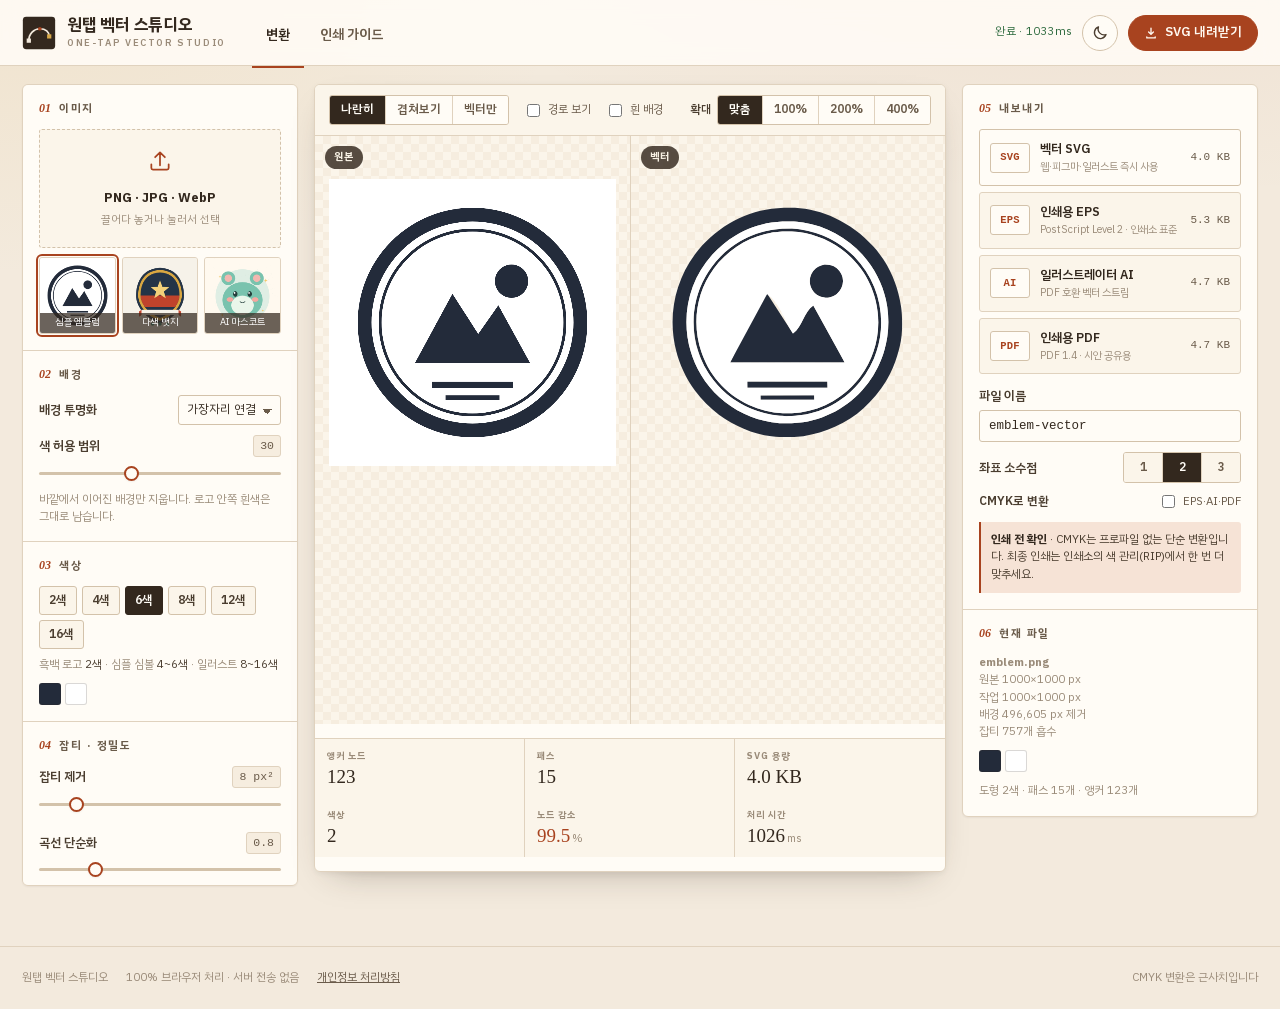
==== index.html @ 35d9eb22 "Deploy ai-vector-studio static web app (production files only)" ====
<!DOCTYPE html>
<html lang="ko" data-theme="light">
<head>
<meta charset="utf-8" />
<meta name="viewport" content="width=device-width, initial-scale=1, viewport-fit=cover" />
<title>원탭 벡터 스튜디오 — AI 이미지를 인쇄용 SVG·EPS·AI로</title>
<meta name="description" content="ChatGPT·미드저니로 만든 로고·일러스트 PNG/JPG를 초정밀 벡터(SVG·EPS·PDF/AI)로 변환합니다. 배경 투명화, 색상 양자화, 베지어 곡선 피팅, 용량 최적화까지 브라우저에서 무료로." />
<meta name="theme-color" content="#F3EADD" />
<meta name="color-scheme" content="light dark" />
<meta property="og:title" content="원탭 벡터 스튜디오" />
<meta property="og:description" content="AI가 만든 로고를 인쇄용 벡터로. 클릭 몇 번이면 SVG·EPS·AI 완성." />
<meta property="og:type" content="website" />
<link rel="icon" href="favicon.svg" type="image/svg+xml" />
<link rel="stylesheet" href="tokens.css" />
<link rel="stylesheet" href="styles.css" />
</head>
<body>
<a class="skip" href="#main">본문으로 바로가기</a>

<header class="topbar">
  <div class="bar-in">
    <a class="brand" href="#main" aria-label="원탭 벡터 스튜디오 홈">
      <svg width="34" height="34" viewBox="0 0 40 40" aria-hidden="true">
        <rect x="1" y="1" width="38" height="38" rx="4" fill="#33281E"/>
        <path d="M8 29c0-8 6-14 13-14s11 4 11 9" fill="none" stroke="#F3EADD" stroke-width="2" stroke-linecap="round"/>
        <rect x="5.5" y="26.5" width="5" height="5" fill="#F3EADD"/>
        <rect x="29.5" y="21.5" width="5" height="5" fill="#D6A84A"/>
        <circle cx="21" cy="15" r="2.2" fill="#A8431F"/>
      </svg>
      <span class="brand-t">
        <strong>원탭 벡터 스튜디오</strong>
        <em>ONE-TAP VECTOR STUDIO</em>
      </span>
    </a>

    <nav class="tabs" role="tablist" aria-label="화면">
      <button class="tab is-on" role="tab" aria-selected="true" aria-controls="view-studio" data-tab="studio">변환</button>
      <button class="tab" role="tab" aria-selected="false" aria-controls="view-guide" data-tab="guide">인쇄 가이드</button>
    </nav>

    <div class="bar-actions">
      <span class="status" id="runState" aria-live="polite">대기</span>
      <button class="icon-btn" id="themeBtn" type="button" aria-label="다크 모드로 전환" title="라이트/다크">
        <svg width="17" height="17" viewBox="0 0 20 20" aria-hidden="true"><path d="M16.5 12.4A7 7 0 0 1 7.6 3.5a7 7 0 1 0 8.9 8.9z" fill="none" stroke="currentColor" stroke-width="1.6" stroke-linejoin="round"/></svg>
      </button>
      <button class="btn btn-primary" id="quickSvg" type="button">
        <svg width="14" height="14" viewBox="0 0 20 20" aria-hidden="true"><path d="M10 3v9m0 0l-3.4-3.4M10 12l3.4-3.4M4 15.6V17h12v-1.4" fill="none" stroke="currentColor" stroke-width="1.9" stroke-linecap="round" stroke-linejoin="round"/></svg>
        <span class="lbl">SVG 내려받기</span>
      </button>
    </div>
  </div>
</header>

<main id="main">

<!-- ══ 변환 ══════════════════════════════════════════════ -->
<section class="view is-on" id="view-studio" role="tabpanel" aria-label="변환 작업대">
  <div class="studio">

    <!-- 좌: 설정 -->
    <aside class="panel panel-in" aria-label="변환 설정">

      <section class="blk">
        <h2><span>01</span>이미지</h2>
        <div class="drop" id="drop" role="button" tabindex="0" aria-label="이미지 파일 선택">
          <svg width="26" height="26" viewBox="0 0 24 24" aria-hidden="true"><path d="M12 16V4m0 0L7.5 8.5M12 4l4.5 4.5" fill="none" stroke="currentColor" stroke-width="1.6" stroke-linecap="round" stroke-linejoin="round"/><path d="M4 15v3.5A1.5 1.5 0 0 0 5.5 20h13a1.5 1.5 0 0 0 1.5-1.5V15" fill="none" stroke="currentColor" stroke-width="1.6" stroke-linecap="round"/></svg>
          <strong>PNG · JPG · WebP</strong>
          <small>끌어다 놓거나 눌러서 선택</small>
        </div>
        <input type="file" id="fileInput" accept="image/png,image/jpeg,image/webp,image/gif,image/bmp" hidden />
        <div class="samples" id="samples" role="group" aria-label="내장 샘플"></div>
      </section>

      <section class="blk">
        <h2><span>02</span>배경</h2>
        <div class="row">
          <span class="lab">배경 투명화</span>
          <select id="bgMode" aria-label="배경 투명화 방식">
            <option value="edges">가장자리 연결</option>
            <option value="corners">네 모서리</option>
            <option value="none">사용 안 함</option>
          </select>
        </div>
        <div class="row"><span class="lab">색 허용 범위</span><span class="val" id="bgTolVal">30</span></div>
        <input type="range" id="bgTol" min="0" max="80" step="2" value="30" aria-label="배경 색 허용 범위" />
        <p class="hint">바깥에서 이어진 배경만 지웁니다. 로고 안쪽 흰색은 그대로 남습니다.</p>
      </section>

      <section class="blk">
        <h2><span>03</span>색상</h2>
        <div class="chips" id="colorChips" role="group" aria-label="색상 수 프리셋">
          <button class="chip" data-colors="2">2색</button>
          <button class="chip" data-colors="4">4색</button>
          <button class="chip is-on" data-colors="6">6색</button>
          <button class="chip" data-colors="8">8색</button>
          <button class="chip" data-colors="12">12색</button>
          <button class="chip" data-colors="16">16색</button>
        </div>
        <p class="hint" style="margin-top:7px">흑백 로고 <em>2색</em> · 심플 심볼 <em>4~6색</em> · 일러스트 <em>8~16색</em></p>
        <div class="swatches" id="palette" aria-label="추출된 팔레트"></div>
      </section>

      <section class="blk">
        <h2><span>04</span>잡티 · 정밀도</h2>
        <div class="row"><span class="lab">잡티 제거</span><span class="val" id="minAreaVal">8 px²</span></div>
        <input type="range" id="minArea" min="0" max="60" step="1" value="8" aria-label="잡티 최소 면적" />
        <div class="row"><span class="lab">곡선 단순화</span><span class="val" id="simplifyVal">0.8</span></div>
        <input type="range" id="simplify" min="0.2" max="3" step="0.1" value="0.8" aria-label="단순화 강도" />
        <p class="hint" id="simplifyHint">왼쪽은 초정밀, 오른쪽은 가벼움.</p>
        <div class="row">
          <span class="lab">작업 해상도</span>
          <select id="maxSide" aria-label="작업 해상도">
            <option value="1600">1600 px</option>
            <option value="1200" selected>1200 px</option>
            <option value="900">900 px</option>
            <option value="700">700 px</option>
          </select>
        </div>
      </section>
    </aside>

    <!-- 중앙: 비교 -->
    <section class="stage" aria-label="원본과 벡터 비교">
      <div class="progress" id="progress"></div>
      <div class="stage-bar">
        <div class="seg-sm" id="viewMode" role="group" aria-label="보기 방식">
          <button data-mode="side" class="is-on">나란히</button>
          <button data-mode="overlay">겹쳐보기</button>
          <button data-mode="vector">벡터만</button>
        </div>
        <label class="toggle"><input type="checkbox" id="showPaths" /> 경로 보기</label>
        <label class="toggle"><input type="checkbox" id="plainBg" /> 흰 배경</label>
        <div class="zoom" role="group" aria-label="확대">
          <span class="lab">확대</span>
          <div class="seg-sm" id="zoomBtns">
            <button data-zoom="fit" class="is-on">맞춤</button>
            <button data-zoom="1">100%</button>
            <button data-zoom="2">200%</button>
            <button data-zoom="4">400%</button>
          </div>
        </div>
      </div>

      <div class="compare" id="compare">
        <div class="pane" id="paneOrig">
          <span class="pane-tag">원본</span>
          <div class="zoombox" id="zoomOrig"><canvas id="origCanvas"></canvas><div class="overlay" id="overlayLayer"></div></div>
        </div>
        <div class="pane" id="paneVec">
          <span class="pane-tag">벡터</span>
          <div class="zoombox" id="zoomVec"><div id="vecHolder"></div></div>
        </div>
        <div class="empty" id="emptyState">
          <div>
            <h3>이미지를 놓아 주세요</h3>
            <p>AI로 만든 로고나 일러스트를 넣으면, 오른쪽에 같은 그림의 벡터가 그 자리에서 만들어집니다.</p>
          </div>
        </div>
      </div>

      <dl class="stats" id="stats">
        <div class="stat"><dt>앵커 노드</dt><dd id="stAnchors">–</dd></div>
        <div class="stat"><dt>패스</dt><dd id="stPaths">–</dd></div>
        <div class="stat"><dt>SVG 용량</dt><dd id="stSize">–</dd></div>
        <div class="stat"><dt>색상</dt><dd id="stColors">–</dd></div>
        <div class="stat is-accent"><dt>노드 감소</dt><dd id="stReduction">–</dd></div>
        <div class="stat"><dt>처리 시간</dt><dd id="stTime">–</dd></div>
      </dl>
    </section>

    <!-- 우: 내보내기 -->
    <aside class="panel panel-out" aria-label="내보내기">
      <section class="blk">
        <h2><span>05</span>내보내기</h2>
        <div class="fmts" id="fmts">
          <button class="fmt is-primary" data-fmt="svg" type="button">
            <span class="tag">SVG</span>
            <span class="m"><b>벡터 SVG</b><span>웹·피그마·일러스트 즉시 사용</span></span>
            <span class="sz" data-size="svg">–</span>
          </button>
          <button class="fmt" data-fmt="eps" type="button">
            <span class="tag">EPS</span>
            <span class="m"><b>인쇄용 EPS</b><span>PostScript Level 2 · 인쇄소 표준</span></span>
            <span class="sz" data-size="eps">–</span>
          </button>
          <button class="fmt" data-fmt="ai" type="button">
            <span class="tag">AI</span>
            <span class="m"><b>일러스트레이터 AI</b><span>PDF 호환 벡터 스트림</span></span>
            <span class="sz" data-size="ai">–</span>
          </button>
          <button class="fmt" data-fmt="pdf" type="button">
            <span class="tag">PDF</span>
            <span class="m"><b>인쇄용 PDF</b><span>PDF 1.4 · 시안 공유용</span></span>
            <span class="sz" data-size="pdf">–</span>
          </button>
        </div>

        <div class="row" style="margin-top:12px"><span class="lab">파일 이름</span></div>
        <input type="text" id="fileName" value="my-logo" spellcheck="false" aria-label="파일 이름" />

        <div class="row">
          <span class="lab">좌표 소수점</span>
          <div class="seg" id="digitSeg" style="width:118px">
            <button data-digits="1">1</button>
            <button data-digits="2" class="is-on">2</button>
            <button data-digits="3">3</button>
          </div>
        </div>
        <div class="opt-row">
          <span class="lab">CMYK로 변환</span>
          <label class="toggle"><input type="checkbox" id="cmyk" /> EPS·AI·PDF</label>
        </div>
        <p class="note"><b>인쇄 전 확인</b> · CMYK는 프로파일 없는 단순 변환입니다. 최종 인쇄는 인쇄소의 색 관리(RIP)에서 한 번 더 맞추세요.</p>
      </section>

      <section class="blk">
        <h2><span>06</span>현재 파일</h2>
        <div id="fileInfo" class="hint">아직 이미지가 없습니다.</div>
        <div class="swatches" id="palette2" style="margin-top:10px"></div>
        <p class="hint" style="margin-top:10px" id="bgInfo"></p>
      </section>
    </aside>
  </div>
</section>

<!-- ══ 가이드 ═══════════════════════════════════════════ -->
<section class="view" id="view-guide" role="tabpanel" aria-label="인쇄 가이드">
  <article class="guide">
    <header class="guide-head">
      <div class="kick">PRINT GUIDE</div>
      <h1>AI 이미지를 인쇄소에 넘기기 전에</h1>
      <p>화면에서 예쁘게 보이는 PNG와, 인쇄기가 300dpi로 찍어내는 벡터는 다릅니다. 이 도구가 무엇을 만들어 주고, 무엇은 인쇄소에서 마무리해야 하는지 정리했습니다.</p>
    </header>

    <h2>1 · 이 도구가 하는 일</h2>
    <p>래스터(PNG·JPG)를 <b>색 영역별 윤곽선</b>으로 바꾸고, 그 윤곽선을 <b>3차 베지어 곡선</b>으로 다시 그립니다. 결과는 픽셀이 아니라 수학이라, 명함이든 현수막이든 확대해도 계단이 생기지 않습니다.</p>
    <table class="tbl">
      <thead><tr><th>단계</th><th>내용</th></tr></thead>
      <tbody>
        <tr><td>배경</td><td>바깥에서 이어진 배경색만 투명으로. 안쪽 흰색은 보존.</td></tr>
        <tr><td>색상</td><td>Median-Cut + K-means로 팔레트를 뽑고 픽셀을 배정.</td></tr>
        <tr><td>잡티</td><td>지정 면적보다 작은 색 섬을 주변색에 흡수.</td></tr>
        <tr><td>윤곽</td><td>안티에일리어싱 혼합비를 이용한 서브픽셀 등고선.</td></tr>
        <tr><td>곡선</td><td>코너는 꺾고, 곡선 구간은 최소제곱 베지어로 피팅.</td></tr>
        <tr><td>정리</td><td>Douglas–Peucker 단순화 + 좌표 반올림 + 색상별 패스 병합.</td></tr>
      </tbody>
    </table>

    <h2>2 · 포맷별 차이</h2>
    <table class="tbl">
      <thead><tr><th>포맷</th><th>쓰는 곳</th></tr></thead>
      <tbody>
        <tr><td>SVG</td><td>웹, 피그마, 일러스트레이터, 커팅기(레이저·플로터). 외부 참조 없는 단일 파일.</td></tr>
        <tr><td>EPS</td><td>인쇄소가 가장 편하게 받는 벡터. PostScript Level 2, BoundingBox 포함.</td></tr>
        <tr><td>AI</td><td>Adobe Illustrator에서 여는 파일. <b>PDF 호환 벡터 스트림</b> 방식이라 일러스트레이터에서 그대로 열리고 편집됩니다.</td></tr>
        <tr><td>PDF</td><td>시안 공유·교정용. PDF 1.4, 텍스트 없이 순수 벡터만.</td></tr>
      </tbody>
    </table>
    <p class="hint">AI 파일은 별도 전용 포맷이 아니라, 일러스트레이터가 읽을 수 있는 PDF 벡터 스트림을 <code>.ai</code> 확장자로 저장한 것입니다. 일러스트레이터에서 열면 일반 벡터 오브젝트로 인식됩니다.</p>

    <h2>3 · 좋은 결과를 얻는 순서</h2>
    <ol>
      <li><b>원본은 크게</b> — 1000px 이상으로 넣을수록 윤곽이 정확합니다. 작은 원본은 확대하지 말고 다시 생성하세요.</li>
      <li><b>색상 수를 줄여서 시작</b> — 로고라면 2~4색. 색이 많을수록 파일이 커지고 미세 잡티도 늘어납니다.</li>
      <li><b>배경을 먼저 지우기</b> — 배경이 남아 있으면 그 사각형까지 하나의 도형이 되어 용량을 잡아먹습니다.</li>
      <li><b>잡티를 올려서 정리</b> — JPEG 압축 잡티가 많다면 10~20px²까지 올려 보세요.</li>
      <li><b>곡선 단순화는 마지막에</b> — 200%로 확대해 원본과 비교하며, 눈에 띄지 않는 가장 큰 값에서 멈춥니다.</li>
    </ol>

    <h2>4 · 인쇄 전 체크리스트</h2>
    <ul>
      <li><b>CMYK</b> — 화면의 RGB 빨강은 인쇄에서 탁해집니다. 이 도구의 CMYK 변환은 근사치이므로, 최종 색은 인쇄소 색 관리에서 확인하세요.</li>
      <li><b>최소 선 굵기</b> — 0.25pt 이하 얇은 선은 인쇄에서 사라질 수 있습니다.</li>
      <li><b>여백</b> — 재단선 기준 3mm 이상 안쪽으로.</li>
      <li><b>검정</b> — 큰 면적은 K100, 작은 글자는 K100이 안전합니다. 4색 검정은 번짐 위험.</li>
      <li><b>투명도</b> — 이 도구는 반투명을 쓰지 않고 색을 나눠 칠합니다. RIP에서 투명도 평탄화 문제가 생기지 않습니다.</li>
    </ul>

    <h2>5 · 이런 경우엔 결과가 다릅니다</h2>
    <ul>
      <li><b>사진</b> — 사진은 벡터화해도 사진처럼 보이지 않습니다. 색면 일러스트로 바뀝니다.</li>
      <li><b>그라데이션</b> — 색 단계로 근사합니다. 부드러운 그라데이션은 띠가 보일 수 있습니다.</li>
      <li><b>아주 작은 글자</b> — 12px 이하 글자는 뭉개집니다. 텍스트는 일러스트레이터에서 다시 입력하는 편이 좋습니다.</li>
      <li><b>반투명 그림자</b> — 불투명 색면으로 바뀝니다.</li>
    </ul>

    <h2>6 · 개인정보</h2>
    <p>이미지는 <b>브라우저 안에서만</b> 처리됩니다. 서버로 전송되지 않고, 어디에도 저장되지 않습니다. 탭을 닫으면 사라집니다. 자세한 내용은 <a href="privacy.html">개인정보 처리방침</a>을 보세요.</p>
  </article>
</section>

</main>

<footer class="foot">
  <span>원탭 벡터 스튜디오</span>
  <span>100% 브라우저 처리 · 서버 전송 없음</span>
  <a href="privacy.html">개인정보 처리방침</a>
  <span style="margin-left:auto">CMYK 변환은 근사치입니다</span>
</footer>

<div class="toast" id="toast" role="status" aria-live="polite"></div>

<script src="core.js"></script>
<script src="samples.js"></script>
<script src="app.js"></script>
</body>
</html>
---- tokens.css ----
/* ============================================================
   tokens.css · packages/design-ref-engine.js 의 cream-editorial 프리셋을 그대로 출력
   생성: node -e "require('./packages/design-ref-engine.js').toCSS('cream-editorial')"
   ============================================================ */

/* 크림 에디토리얼 · Cream Editorial — generated by design-ref-engine v2.0.0 */
:root {
  /* color · 60-30-10 */
  --pm-bg: #F3EADD;   /* 60% */
  --pm-surface: #FFFCF6;   /* 30% */
  --pm-ink: #33281E;
  --pm-sub: #6A5B4A;
  --pm-line: #E0D2BE;
  --pm-accent: #A8431F;   /* 10% */
  --pm-accent-ink: #FFF8F0;
  --pm-accent-soft: #F6E3D6;

  /* type · modular scale 17px × 1.28 */
  --pm-font-display: "Nanum Myeongjo", "Noto Serif KR", "Apple SD Gothic Neo", Georgia, "Times New Roman", serif;
  --pm-font-body: "Pretendard", "Pretendard Variable", -apple-system, BlinkMacSystemFont, "Apple SD Gothic Neo", "Malgun Gothic", "Helvetica Neue", Arial, sans-serif;
  --pm-font-mono: "JetBrains Mono", "D2Coding", "SFMono-Regular", Consolas, "Liberation Mono", monospace;
  --pm-text-micro: 10px;
  --pm-leading-micro: 14px;
  --pm-tracking-micro: 0.12em;
  --pm-text-caption: 13px;
  --pm-leading-caption: 20px;
  --pm-tracking-caption: 0.02em;
  --pm-text-body: 17px;
  --pm-leading-body: 31px;
  --pm-tracking-body: 0.005em;
  --pm-text-lead: 22px;
  --pm-leading-lead: 37px;
  --pm-tracking-lead: 0em;
  --pm-text-h2: 36px;
  --pm-leading-h2: 48px;
  --pm-tracking-h2: 0em;
  --pm-text-h1: 46px;
  --pm-leading-h1: 54px;
  --pm-tracking-h1: -0.015em;
  --pm-text-display: 58px;
  --pm-leading-display: 63px;
  --pm-tracking-display: -0.02em;

  /* space · 8pt */
  --pm-space-0: 4px;
  --pm-space-1: 8px;
  --pm-space-2: 12px;
  --pm-space-3: 16px;
  --pm-space-4: 24px;
  --pm-space-5: 32px;
  --pm-space-6: 48px;
  --pm-space-7: 64px;
  --pm-space-8: 96px;
  --pm-gutter: 32px;
  --pm-margin: 56px;
  --pm-section-gap: 72px;
  --pm-max-width: 1080px;

  /* shape */
  --pm-radius: 4px;
  --pm-border: 1px solid #E0D2BE;
  --pm-shadow: 0 2px 18px -8px rgba(51,40,30,.22);
  --pm-cta-radius: 999px;
  --pm-cta-height: 52px;
}

.pm-canvas { background: var(--pm-bg); color: var(--pm-ink); }
.pm-card { background: var(--pm-surface); border-radius: var(--pm-radius); border: var(--pm-border); box-shadow: var(--pm-shadow); padding: var(--pm-space-5); }
.pm-display { font-family: var(--pm-font-display); font-size: var(--pm-text-display); line-height: var(--pm-leading-display); letter-spacing: var(--pm-tracking-display); font-weight: 700; }
.pm-h2 { font-family: var(--pm-font-display); font-size: var(--pm-text-h2); line-height: var(--pm-leading-h2); font-weight: 600; }
.pm-body { font-family: var(--pm-font-body); font-size: var(--pm-text-body); line-height: var(--pm-leading-body); color: var(--pm-ink); }
.pm-capa { font-family: var(--pm-font-body); font-size: var(--pm-text-caption); line-height: var(--pm-leading-caption); color: var(--pm-sub); }
.pm-cta { background: var(--pm-accent); color: var(--pm-accent-ink); border-radius: var(--pm-cta-radius); height: var(--pm-cta-height); font-weight: 700; }
.pm-badge { background: var(--pm-accent); color: var(--pm-accent-ink); }
---- styles.css ----
/* ============================================================
   원탭 벡터 스튜디오 · styles.css
   크림 에디토리얼(design-ref-engine) 토큰 위에 얹은 인쇄 도구 UI.
   빌드 없음. 라이트 기본 + [data-theme="dark"].
   ============================================================ */

@font-face {
  font-family: 'PlexKR';
  src: url('assets/fonts/plexkr-Regular.woff2') format('woff2');
  font-weight: 400; font-style: normal; font-display: swap;
}
@font-face {
  font-family: 'PlexKR';
  src: url('assets/fonts/plexkr-SemiBold.woff2') format('woff2');
  font-weight: 500 600; font-style: normal; font-display: swap;
}
@font-face {
  font-family: 'PlexKR';
  src: url('assets/fonts/plexkr-Bold.woff2') format('woff2');
  font-weight: 700 900; font-style: normal; font-display: swap;
}

:root {
  --font: 'PlexKR', -apple-system, BlinkMacSystemFont, 'Segoe UI', 'Apple SD Gothic Neo', 'Malgun Gothic', sans-serif;
  --font-num: Georgia, 'Times New Roman', 'Nanum Myeongjo', serif;
  --mono: ui-monospace, SFMono-Regular, 'SF Mono', Menlo, Consolas, monospace;

  --bg: var(--pm-bg);
  --surface: var(--pm-surface);
  --surface-2: #FBF5EA;
  --surface-3: #F6EDDF;
  --ink: var(--pm-ink);
  --ink-2: #4A3D2F;
  --ink-3: var(--pm-sub);
  --ink-4: #9A8B79;
  --line: var(--pm-line);
  --line-2: #D3C2AA;
  --accent: var(--pm-accent);
  --accent-2: #8C3618;
  --accent-soft: var(--pm-accent-soft);
  --ok: #2F6B3F;
  --ok-soft: #E7F0E4;
  --warn: #8A5A12;
  --warn-soft: #F8EEDB;
  --danger: #9C2A1C;
  --danger-soft: #F8E3DF;

  --r: 3px;
  --r-md: 6px;
  --shadow-1: 0 1px 2px rgba(51, 40, 30, .06);
  --shadow-2: 0 14px 34px -18px rgba(51, 40, 30, .38), 0 2px 6px rgba(51, 40, 30, .06);
  --topbar-h: 66px;
  --sheet: #FFFFFF;
}

[data-theme="dark"] {
  --bg: #17120D;
  --surface: #211A13;
  --surface-2: #251D15;
  --surface-3: #2C231A;
  --ink: #F3E8D8;
  --ink-2: #DFD0BB;
  --ink-3: #B5A38C;
  --ink-4: #8A7862;
  --line: #3A2E22;
  --line-2: #4A3A2A;
  --accent: #E0743F;
  --accent-2: #F09060;
  --accent-soft: #3A2418;
  --ok: #8CC79A;
  --ok-soft: #23301F;
  --warn: #E0B268;
  --warn-soft: #33281A;
  --danger: #E58B7B;
  --danger-soft: #38201B;
  --shadow-1: 0 1px 2px rgba(0, 0, 0, .4);
  --shadow-2: 0 18px 40px -20px rgba(0, 0, 0, .8), 0 2px 8px rgba(0, 0, 0, .4);
  --sheet: #FFFDF8;
}

* { box-sizing: border-box; }
html { -webkit-text-size-adjust: 100%; }
body {
  margin: 0;
  font-family: var(--font);
  font-size: 14px;
  line-height: 1.6;
  color: var(--ink);
  background: var(--bg);
  background-image:
    radial-gradient(1200px 520px at 88% -12%, rgba(168, 67, 31, .07), rgba(168, 67, 31, 0) 62%),
    radial-gradient(900px 460px at 2% 0%, rgba(214, 168, 74, .10), rgba(214, 168, 74, 0) 60%);
  min-height: 100vh;
}
h1, h2, h3, p, figure { margin: 0; }
button, input, select { font: inherit; color: inherit; }
button { cursor: pointer; background: none; border: 0; }
a { color: var(--accent); }

.skip {
  position: absolute; left: -999px; top: 0; z-index: 100;
  background: var(--accent); color: #fff; padding: 10px 16px;
}
.skip:focus { left: 8px; top: 8px; }

/* ── 상단 바 ───────────────────────────────────────────── */
.topbar {
  position: sticky; top: 0; z-index: 40;
  height: var(--topbar-h);
  background: color-mix(in srgb, var(--surface) 88%, transparent);
  backdrop-filter: blur(10px);
  border-bottom: 1px solid var(--line);
}
.bar-in {
  max-width: 1760px; height: 100%; margin: 0 auto;
  padding: 0 22px;
  display: flex; align-items: center; gap: 26px;
}
.brand { display: flex; align-items: center; gap: 11px; text-decoration: none; color: inherit; flex: none; }
.brand svg { display: block; }
.brand-t { display: flex; flex-direction: column; line-height: 1.12; }
.brand-t strong { font-size: 16.5px; font-weight: 700; letter-spacing: -.015em; }
.brand-t em {
  font-style: normal; font-size: 9.5px; letter-spacing: .17em;
  color: var(--ink-4); font-weight: 600; margin-top: 3px;
}
.tabs { display: flex; gap: 2px; flex: none; }
.tab {
  padding: 8px 14px; font-size: 13.5px; font-weight: 600; color: var(--ink-3);
  border-bottom: 2px solid transparent; margin-bottom: -19px; padding-bottom: 21px;
  transition: color .15s;
}
.tab:hover { color: var(--ink); }
.tab.is-on { color: var(--ink); border-bottom-color: var(--accent); }
.bar-actions { margin-left: auto; display: flex; align-items: center; gap: 10px; }
.status {
  font-size: 11.5px; color: var(--ink-4); letter-spacing: .02em;
  font-variant-numeric: tabular-nums; min-width: 74px; text-align: right;
}
.status.is-run { color: var(--accent); }
.status.is-done { color: var(--ok); }

.btn {
  display: inline-flex; align-items: center; gap: 7px;
  height: 36px; padding: 0 15px; border-radius: 999px;
  border: 1px solid var(--line-2); background: var(--surface);
  font-size: 13px; font-weight: 600; color: var(--ink);
  transition: background .15s, border-color .15s, transform .1s;
}
.btn:hover { background: var(--surface-3); }
.btn:active { transform: translateY(1px); }
.btn-primary {
  background: var(--accent); border-color: var(--accent); color: var(--pm-accent-ink);
}
.btn-primary:hover { background: var(--accent-2); border-color: var(--accent-2); }
.btn:disabled { opacity: .45; cursor: not-allowed; }
.btn-sm { height: 31px; padding: 0 12px; font-size: 12px; }
.icon-btn {
  width: 36px; height: 36px; border-radius: 50%; border: 1px solid var(--line-2);
  display: grid; place-items: center; color: var(--ink-2); background: var(--surface);
}
.icon-btn:hover { background: var(--surface-3); }

/* ── 뷰 전환 ───────────────────────────────────────────── */
.view { display: none; }
.view.is-on { display: block; }
main { max-width: 1760px; margin: 0 auto; padding: 18px 22px 60px; }

/* ── 스튜디오 3단 ─────────────────────────────────────── */
.studio {
  display: grid;
  grid-template-columns: 302px minmax(0, 1fr) 330px;
  gap: 16px;
  align-items: start;
}
.panel {
  background: var(--surface);
  border: 1px solid var(--line);
  border-radius: var(--r-md);
  box-shadow: var(--shadow-1);
}
.panel-in, .panel-out {
  position: sticky; top: calc(var(--topbar-h) + 16px);
  max-height: calc(100vh - var(--topbar-h) - 32px);
  overflow-y: auto;
  overscroll-behavior: contain;
  scrollbar-width: thin;
}
.blk { padding: 14px 16px 16px; border-bottom: 1px solid var(--line); }
.blk:last-child { border-bottom: 0; }
.blk h2 {
  display: flex; align-items: baseline; gap: 8px;
  font-size: 11px; letter-spacing: .14em; text-transform: uppercase;
  color: var(--ink-3); font-weight: 700; margin-bottom: 11px;
}
.blk h2 span {
  font-family: var(--font-num); font-size: 12px; letter-spacing: 0;
  color: var(--accent); font-style: italic;
}
.hint { font-size: 11.5px; color: var(--ink-4); line-height: 1.5; }
.hint em { font-style: normal; color: var(--ink-2); }

/* 업로드 */
.drop {
  border: 1px dashed var(--line-2); border-radius: var(--r);
  padding: 18px 12px; text-align: center; background: var(--surface-2);
  transition: border-color .15s, background .15s; cursor: pointer;
}
.drop:hover, .drop.is-over { border-color: var(--accent); background: var(--accent-soft); }
.drop svg { color: var(--accent); }
.drop strong { display: block; font-size: 13px; margin-top: 6px; }
.drop small { display: block; font-size: 11px; color: var(--ink-4); margin-top: 3px; }
.samples { display: grid; grid-template-columns: repeat(3, 1fr); gap: 6px; margin-top: 9px; }
.sample {
  border: 1px solid var(--line); border-radius: var(--r); overflow: hidden;
  background: var(--surface-2); padding: 0; position: relative; aspect-ratio: 1;
}
.sample img, .sample canvas { width: 100%; height: 100%; display: block; object-fit: cover; }
.sample span {
  position: absolute; inset: auto 0 0 0; font-size: 9.5px; letter-spacing: .04em;
  background: rgba(51, 40, 30, .72); color: #fff; padding: 2px 0; text-align: center;
}
.sample.is-on { outline: 2px solid var(--accent); outline-offset: 1px; }

/* 라벨·슬라이더 */
.row { display: flex; align-items: center; justify-content: space-between; gap: 10px; margin: 10px 0 4px; }
.row:first-child { margin-top: 0; }
.lab { font-size: 12.5px; color: var(--ink-2); font-weight: 500; }
.val {
  font-family: var(--mono); font-size: 11.5px; color: var(--ink-3);
  background: var(--surface-3); border: 1px solid var(--line);
  padding: 1px 6px; border-radius: 3px; font-variant-numeric: tabular-nums;
}
input[type="range"] {
  -webkit-appearance: none; appearance: none; width: 100%; height: 20px;
  background: none; margin: 2px 0 0;
}
input[type="range"]::-webkit-slider-runnable-track {
  height: 3px; background: var(--line-2); border-radius: 2px;
}
input[type="range"]::-moz-range-track { height: 3px; background: var(--line-2); border-radius: 2px; }
input[type="range"]::-webkit-slider-thumb {
  -webkit-appearance: none; width: 15px; height: 15px; border-radius: 50%;
  background: var(--surface); border: 2px solid var(--accent); margin-top: -6px;
  box-shadow: var(--shadow-1); cursor: pointer;
}
input[type="range"]::-moz-range-thumb {
  width: 13px; height: 13px; border-radius: 50%; background: var(--surface);
  border: 2px solid var(--accent); cursor: pointer;
}
input[type="range"]:focus-visible { outline: 2px solid var(--accent); outline-offset: 4px; }

.chips { display: flex; flex-wrap: wrap; gap: 5px; }
.chip {
  min-width: 38px; height: 29px; padding: 0 9px; border-radius: 3px;
  border: 1px solid var(--line-2); background: var(--surface-2);
  font-size: 12px; font-weight: 600; color: var(--ink-2);
  font-variant-numeric: tabular-nums;
}
.chip:hover { border-color: var(--accent); color: var(--ink); }
.chip.is-on { background: var(--ink); border-color: var(--ink); color: var(--surface); }
.seg {
  display: flex; border: 1px solid var(--line-2); border-radius: 3px; overflow: hidden;
}
.seg button {
  flex: 1; height: 29px; font-size: 12px; font-weight: 600; color: var(--ink-3);
  background: var(--surface-2); border-right: 1px solid var(--line);
}
.seg button:last-child { border-right: 0; }
.seg button.is-on { background: var(--ink); color: var(--surface); }

.swatches { display: flex; flex-wrap: wrap; gap: 4px; margin-top: 9px; }
.sw {
  width: 22px; height: 22px; border-radius: 3px; border: 1px solid rgba(51, 40, 30, .18);
  position: relative;
}
.sw::after {
  content: attr(data-hex); position: absolute; inset: 100% auto auto 0; display: none;
}
.sw:hover { transform: scale(1.12); }

/* ── 스테이지 ─────────────────────────────────────────── */
.stage {
  background: var(--surface);
  border: 1px solid var(--line);
  border-radius: var(--r-md);
  box-shadow: var(--shadow-2);
  overflow: hidden;
  display: flex; flex-direction: column;
  height: calc(100vh - var(--topbar-h) - 46px);
  min-height: 600px;
  position: relative;
}
.stage-bar {
  display: flex; align-items: center; gap: 14px;
  padding: 10px 14px; border-bottom: 1px solid var(--line);
  background: var(--surface-2); flex-wrap: wrap;
}
.seg-sm { display: inline-flex; border: 1px solid var(--line-2); border-radius: 3px; overflow: hidden; }
.seg-sm button {
  height: 28px; padding: 0 11px; font-size: 12px; font-weight: 600; color: var(--ink-3);
  border-right: 1px solid var(--line); background: var(--surface);
}
.seg-sm button:last-child { border-right: 0; }
.seg-sm button.is-on { background: var(--ink); color: var(--surface); }
.zoom { margin-left: auto; display: flex; align-items: center; gap: 6px; }
.zoom .lab { font-size: 11.5px; }
.toggle { display: inline-flex; align-items: center; gap: 5px; font-size: 11.5px; color: var(--ink-3); }
.toggle input { accent-color: var(--accent); }

.compare {
  flex: 1; display: grid; grid-template-columns: 1fr 1fr; gap: 1px;
  background: var(--line); position: relative; min-height: 0;
}
.compare.is-overlay { grid-template-columns: 1fr; }
.pane {
  position: relative; overflow: auto; background:
    linear-gradient(45deg, var(--surface-3) 25%, transparent 25%, transparent 75%, var(--surface-3) 75%) 0 0/16px 16px,
    linear-gradient(45deg, var(--surface-3) 25%, var(--surface-2) 25%, var(--surface-2) 75%, var(--surface-3) 75%) 8px 8px/16px 16px;
  min-height: 0;
  scrollbar-width: thin;
}
.pane.is-plain {
  background: var(--sheet);
}
.pane-tag {
  position: sticky; left: 0; top: 0; z-index: 3;
  display: inline-flex; align-items: center; gap: 6px;
  margin: 10px;
  padding: 3px 9px; border-radius: 999px;
  font-size: 10.5px; letter-spacing: .1em; text-transform: uppercase; font-weight: 700;
  background: rgba(51, 40, 30, .82); color: #F8F1E4;
  pointer-events: none;
}
.zoombox { margin: 0 auto; transform-origin: 0 0; position: relative; }
.zoombox canvas, .zoombox svg { display: block; }
#vecHolder svg { display: block; width: 100%; height: 100%; }
.overlay { display: none; position: absolute; inset: 0; pointer-events: none; opacity: .55; }
.overlay svg { width: 100%; height: 100%; display: block; }
.overlay-wrap { position: absolute; inset: 0; pointer-events: none; }
.overlay-wrap svg { width: 100%; height: 100%; display: block; }

.stats {
  display: grid; grid-template-columns: repeat(6, 1fr);
  border-top: 1px solid var(--line); background: var(--surface-2);
}
.stat { padding: 10px 12px; border-right: 1px solid var(--line); }
.stat:last-child { border-right: 0; }
.stat dt { font-size: 9.5px; letter-spacing: .1em; text-transform: uppercase; color: var(--ink-4); font-weight: 700; }
.stat dd {
  margin: 2px 0 0; font-family: var(--font-num); font-size: 19px; line-height: 1.15;
  font-variant-numeric: tabular-nums;
}
.stat dd small { font-family: var(--font); font-size: 10.5px; color: var(--ink-4); margin-left: 2px; }
.stat.is-accent dd { color: var(--accent); }

/* 빈 상태 */
.empty {
  position: absolute; inset: 0; display: grid; place-items: center; text-align: center;
  padding: 30px; z-index: 2; background: var(--surface);
}
.empty h3 { font-family: var(--font-num); font-size: 22px; font-weight: 400; margin-bottom: 6px; }
.empty p { color: var(--ink-3); font-size: 12.5px; max-width: 34ch; }

/* ── 내보내기 ─────────────────────────────────────────── */
.fmts { display: grid; gap: 6px; }
.fmt {
  display: flex; align-items: center; gap: 10px; width: 100%; text-align: left;
  border: 1px solid var(--line); border-radius: var(--r); padding: 9px 10px;
  background: var(--surface-2); transition: border-color .15s, background .15s;
}
.fmt:hover { border-color: var(--accent); background: var(--accent-soft); }
.fmt.is-primary { border-color: var(--line-2); background: var(--surface); }
.fmt .tag {
  width: 40px; height: 30px; flex: none; display: grid; place-items: center;
  font-family: var(--mono); font-size: 10.5px; font-weight: 700; letter-spacing: .02em;
  border: 1px solid var(--line-2); border-radius: 3px; color: var(--accent);
  background: var(--surface);
}
.fmt .m { min-width: 0; flex: 1; }
.fmt .m b { display: block; font-size: 12.5px; font-weight: 600; }
.fmt .m span { display: block; font-size: 10.5px; color: var(--ink-4); white-space: nowrap; overflow: hidden; text-overflow: ellipsis; }
.fmt .sz { font-family: var(--mono); font-size: 11px; color: var(--ink-3); }

.opt-row { display: flex; align-items: center; justify-content: space-between; gap: 8px; margin-top: 9px; }
.opt-row .lab { font-size: 12px; }
input[type="text"] {
  width: 100%; height: 32px; padding: 0 9px; border: 1px solid var(--line-2);
  border-radius: 3px; background: var(--surface); font-size: 12.5px;
  font-family: var(--mono);
}
input[type="text"]:focus { outline: 2px solid var(--accent); outline-offset: -1px; }
select {
  height: 30px; padding: 0 24px 0 8px; border: 1px solid var(--line-2);
  border-radius: 3px; background: var(--surface); font-size: 12px;
  appearance: none;
  background-image: linear-gradient(45deg, transparent 50%, var(--ink-3) 50%), linear-gradient(135deg, var(--ink-3) 50%, transparent 50%);
  background-position: calc(100% - 13px) 13px, calc(100% - 8px) 13px;
  background-size: 5px 5px, 5px 5px;
  background-repeat: no-repeat;
}
.note {
  margin-top: 10px; padding: 9px 10px; border-left: 2px solid var(--accent);
  background: var(--accent-soft); font-size: 11.5px; color: var(--ink-2); line-height: 1.55;
  border-radius: 0 3px 3px 0;
}
.note b { color: var(--ink); }

/* ── 가이드 뷰 ────────────────────────────────────────── */
.guide { max-width: 880px; margin: 0 auto; }
.guide-head { padding: 34px 0 22px; border-bottom: 1px solid var(--line); margin-bottom: 26px; }
.guide-head .kick {
  font-size: 10.5px; letter-spacing: .16em; text-transform: uppercase;
  color: var(--accent); font-weight: 700;
}
.guide-head h1 {
  font-family: var(--font-num); font-size: 40px; line-height: 1.18;
  font-weight: 400; letter-spacing: -.02em; margin: 8px 0 10px;
}
.guide-head p { color: var(--ink-3); font-size: 14.5px; max-width: 62ch; }
.guide h2 {
  font-family: var(--font-num); font-size: 22px; font-weight: 400;
  margin: 34px 0 10px; padding-bottom: 7px; border-bottom: 1px solid var(--line);
}
.guide h3 { font-size: 13.5px; margin: 18px 0 6px; }
.guide p, .guide li { font-size: 13.5px; color: var(--ink-2); line-height: 1.75; }
.guide ul, .guide ol { padding-left: 18px; margin: 8px 0; }
.guide li { margin-bottom: 5px; }
.guide code {
  font-family: var(--mono); font-size: 12px; background: var(--surface-3);
  padding: 1px 5px; border-radius: 3px; border: 1px solid var(--line);
}
.tbl { width: 100%; border-collapse: collapse; margin: 12px 0; font-size: 12.5px; }
.tbl th, .tbl td { text-align: left; padding: 7px 10px; border-bottom: 1px solid var(--line); }
.tbl th { font-size: 10.5px; letter-spacing: .09em; text-transform: uppercase; color: var(--ink-4); }
.tbl td:first-child { font-family: var(--mono); font-size: 11.5px; color: var(--accent); white-space: nowrap; }

.foot {
  max-width: 1760px; margin: 0 auto; padding: 22px;
  display: flex; flex-wrap: wrap; gap: 10px 18px; align-items: center;
  border-top: 1px solid var(--line); font-size: 11.5px; color: var(--ink-4);
}
.foot a { color: var(--ink-3); }

/* 진행바 */
.progress {
  position: absolute; left: 0; right: 0; top: 0; height: 2px; z-index: 5;
  background: linear-gradient(90deg, var(--accent), #D6A84A, var(--accent));
  background-size: 200% 100%;
  animation: slide 1.1s linear infinite;
  opacity: 0; transition: opacity .2s;
}
.progress.is-on { opacity: 1; }
@keyframes slide { from { background-position: 0 0; } to { background-position: -200% 0; } }

/* 토스트 */
.toast {
  position: fixed; left: 50%; bottom: 22px; transform: translate(-50%, 14px);
  background: var(--ink); color: var(--surface); font-size: 12.5px; font-weight: 600;
  padding: 9px 16px; border-radius: 999px; opacity: 0; pointer-events: none;
  transition: opacity .2s, transform .2s; z-index: 90; box-shadow: var(--shadow-2);
}
.toast.is-on { opacity: 1; transform: translate(-50%, 0); }

/* ── 반응형 ───────────────────────────────────────────── */
@media (max-width: 1320px) {
  .studio { grid-template-columns: 276px minmax(0, 1fr) 296px; }
  .stats { grid-template-columns: repeat(3, 1fr); }
  .stat:nth-child(3n) { border-right: 0; }
}
@media (max-width: 1080px) {
  .studio { grid-template-columns: 1fr; }
  .panel-in, .panel-out { position: static; max-height: none; }
  .stage { order: -1; height: auto; min-height: 0; }
  .compare { grid-template-columns: 1fr; grid-auto-rows: minmax(220px, 42vh); }
  .pane { min-height: 0; }
  .bar-in { gap: 12px; padding: 0 14px; }
  .brand-t em { display: none; }
  main { padding: 14px 14px 48px; }
}
@media (max-width: 620px) {
  :root { --topbar-h: 58px; }
  .brand-t strong { font-size: 14px; }
  .brand-t em { display: none; }
  .tabs { gap: 0; }
  .tab { padding: 6px 9px; font-size: 12.5px; margin-bottom: -16px; padding-bottom: 18px; }
  .status { display: none; }
  .bar-actions { gap: 6px; }
  #quickSvg { width: 36px; padding: 0; justify-content: center; }
  #quickSvg .lbl { display: none; }
  .stage-bar { gap: 8px; padding: 8px 10px; }
  .zoom { margin-left: 0; width: 100%; }
  .stats { grid-template-columns: repeat(2, 1fr); }
  .stat { padding: 8px 10px; }
  .stat:nth-child(2n) { border-right: 0; }
  .stat:nth-child(3n) { border-right: 1px solid var(--line); }
  .stat dd { font-size: 17px; }
  .compare { min-height: 0; }
  .pane { min-height: 240px; }
  .guide-head h1 { font-size: 30px; }
  .guide-head { padding-top: 20px; }
}

@media (prefers-reduced-motion: reduce) {
  * { animation-duration: .01ms !important; transition-duration: .01ms !important; }
}
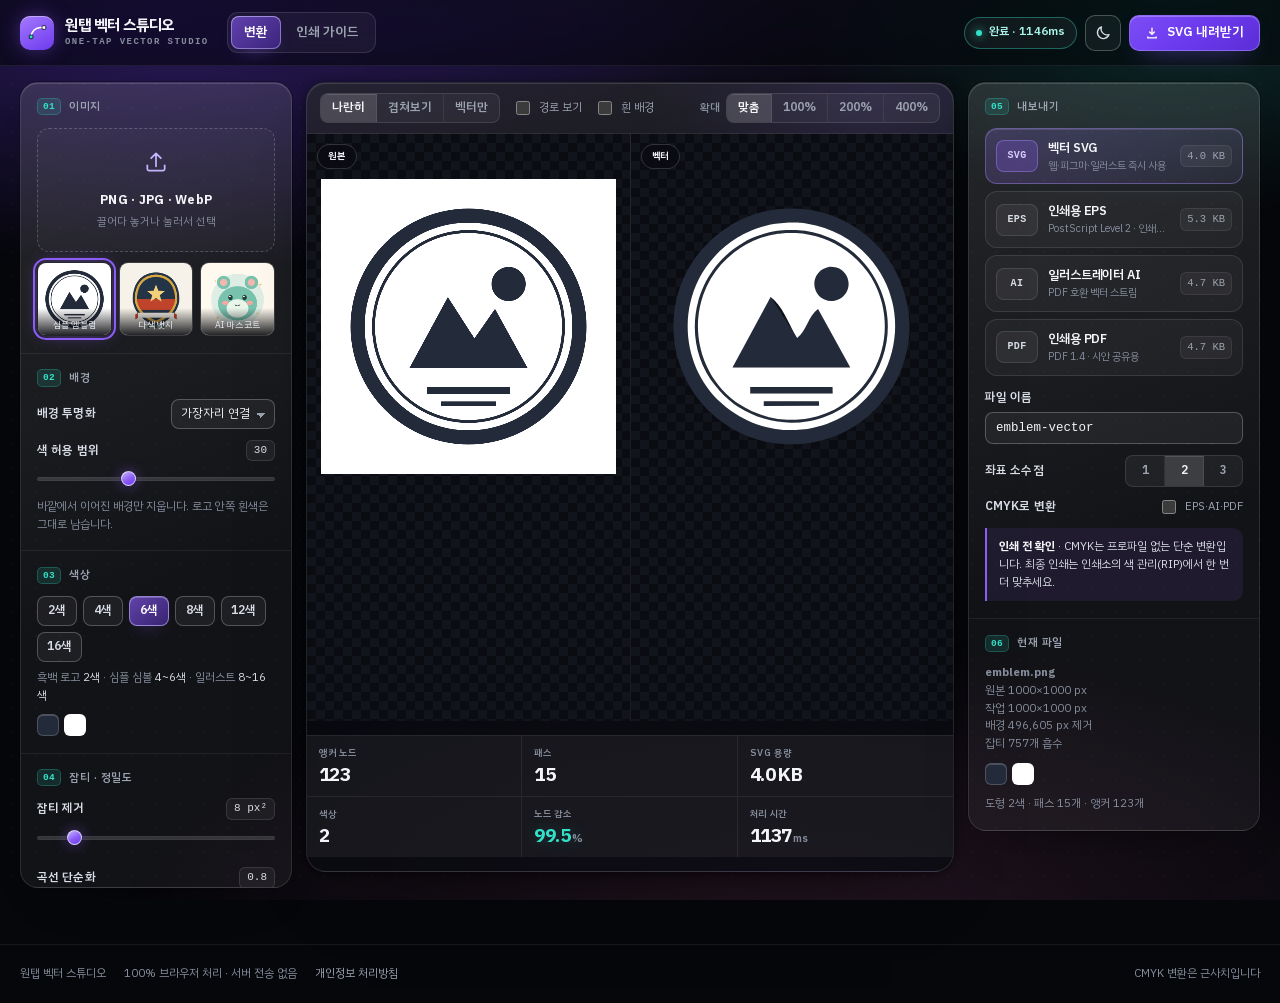
==== commit b4ec592a: "Redesign: C direction (Dark Glass Studio) — dark canvas #06070B, glass panels, violet/mint accents, " ====
--- a/index.html
+++ b/index.html
@@ -1,12 +1,12 @@
 <!DOCTYPE html>
-<html lang="ko" data-theme="light">
+<html lang="ko" data-theme="dark">
 <head>
 <meta charset="utf-8" />
 <meta name="viewport" content="width=device-width, initial-scale=1, viewport-fit=cover" />
 <title>원탭 벡터 스튜디오 — AI 이미지를 인쇄용 SVG·EPS·AI로</title>
 <meta name="description" content="ChatGPT·미드저니로 만든 로고·일러스트 PNG/JPG를 초정밀 벡터(SVG·EPS·PDF/AI)로 변환합니다. 배경 투명화, 색상 양자화, 베지어 곡선 피팅, 용량 최적화까지 브라우저에서 무료로." />
-<meta name="theme-color" content="#F3EADD" />
-<meta name="color-scheme" content="light dark" />
+<meta name="theme-color" content="#06070B" />
+<meta name="color-scheme" content="dark light" />
 <meta property="og:title" content="원탭 벡터 스튜디오" />
 <meta property="og:description" content="AI가 만든 로고를 인쇄용 벡터로. 클릭 몇 번이면 SVG·EPS·AI 완성." />
 <meta property="og:type" content="website" />
@@ -20,13 +20,13 @@
 <header class="topbar">
   <div class="bar-in">
     <a class="brand" href="#main" aria-label="원탭 벡터 스튜디오 홈">
-      <svg width="34" height="34" viewBox="0 0 40 40" aria-hidden="true">
-        <rect x="1" y="1" width="38" height="38" rx="4" fill="#33281E"/>
-        <path d="M8 29c0-8 6-14 13-14s11 4 11 9" fill="none" stroke="#F3EADD" stroke-width="2" stroke-linecap="round"/>
-        <rect x="5.5" y="26.5" width="5" height="5" fill="#F3EADD"/>
-        <rect x="29.5" y="21.5" width="5" height="5" fill="#D6A84A"/>
-        <circle cx="21" cy="15" r="2.2" fill="#A8431F"/>
-      </svg>
+      <span class="mark" aria-hidden="true">
+        <svg width="19" height="19" viewBox="0 0 24 24" fill="none">
+          <path d="M4 17.5C4 11 9.4 5.6 15.6 5.6H20" stroke="#FFFFFF" stroke-width="2" stroke-linecap="round"/>
+          <rect x="1.6" y="15.2" width="4.6" height="4.6" rx="1" fill="#34E0C8" stroke="#06070B" stroke-width="1"/>
+          <rect x="17.8" y="3.4" width="4.6" height="4.6" rx="1" fill="#FFFFFF" stroke="#06070B" stroke-width="1"/>
+        </svg>
+      </span>
       <span class="brand-t">
         <strong>원탭 벡터 스튜디오</strong>
         <em>ONE-TAP VECTOR STUDIO</em>
@@ -40,8 +40,9 @@
 
     <div class="bar-actions">
       <span class="status" id="runState" aria-live="polite">대기</span>
-      <button class="icon-btn" id="themeBtn" type="button" aria-label="다크 모드로 전환" title="라이트/다크">
-        <svg width="17" height="17" viewBox="0 0 20 20" aria-hidden="true"><path d="M16.5 12.4A7 7 0 0 1 7.6 3.5a7 7 0 1 0 8.9 8.9z" fill="none" stroke="currentColor" stroke-width="1.6" stroke-linejoin="round"/></svg>
+      <button class="icon-btn" id="themeBtn" type="button" aria-label="라이트 모드로 전환" aria-pressed="false" title="다크/라이트 전환">
+        <svg class="icon-moon" width="17" height="17" viewBox="0 0 20 20" aria-hidden="true"><path d="M16.5 12.4A7 7 0 0 1 7.6 3.5a7 7 0 1 0 8.9 8.9z" fill="none" stroke="currentColor" stroke-width="1.6" stroke-linejoin="round"/></svg>
+        <svg class="icon-sun" width="17" height="17" viewBox="0 0 20 20" aria-hidden="true"><circle cx="10" cy="10" r="3.4" fill="none" stroke="currentColor" stroke-width="1.6"/><path d="M10 2v2.2M10 15.8V18M2 10h2.2M15.8 10H18M4.4 4.4l1.6 1.6M14 14l1.6 1.6M15.6 4.4L14 6M6 14l-1.6 1.6" stroke="currentColor" stroke-width="1.6" stroke-linecap="round"/></svg>
       </button>
       <button class="btn btn-primary" id="quickSvg" type="button">
         <svg width="14" height="14" viewBox="0 0 20 20" aria-hidden="true"><path d="M10 3v9m0 0l-3.4-3.4M10 12l3.4-3.4M4 15.6V17h12v-1.4" fill="none" stroke="currentColor" stroke-width="1.9" stroke-linecap="round" stroke-linejoin="round"/></svg>
@@ -152,6 +153,9 @@
         </div>
         <div class="empty" id="emptyState">
           <div>
+            <span class="empty-ico" aria-hidden="true">
+              <svg width="22" height="22" viewBox="0 0 24 24" fill="none"><path d="M12 16.5V4.5m0 0L7 9.5m5-5l5 5" stroke="#FFFFFF" stroke-width="1.9" stroke-linecap="round" stroke-linejoin="round"/><path d="M4 15.5v3A1.5 1.5 0 0 0 5.5 20h13a1.5 1.5 0 0 0 1.5-1.5v-3" stroke="#FFFFFF" stroke-width="1.9" stroke-linecap="round"/></svg>
+            </span>
             <h3>이미지를 놓아 주세요</h3>
             <p>AI로 만든 로고나 일러스트를 넣으면, 오른쪽에 같은 그림의 벡터가 그 자리에서 만들어집니다.</p>
           </div>
--- a/tokens.css
+++ b/tokens.css
@@ -1,74 +1,96 @@
 /* ============================================================
-   tokens.css · packages/design-ref-engine.js 의 cream-editorial 프리셋을 그대로 출력
-   생성: node -e "require('./packages/design-ref-engine.js').toCSS('cream-editorial')"
+   tokens.css · C안 Dark Glass Studio
+   캔버스 #06070B · 글래스 rgba(255,255,255,.05) + 1px 보더 .11
+   포인트: 바이올렛 #8B5CF6 (상태·액션) · 민트 #34E0C8 (성공·수치)
+   prefers-reduced-transparency 폴백: 불투명 #14151B
    ============================================================ */
 
-/* 크림 에디토리얼 · Cream Editorial — generated by design-ref-engine v2.0.0 */
 :root {
-  /* color · 60-30-10 */
-  --pm-bg: #F3EADD;   /* 60% */
-  --pm-surface: #FFFCF6;   /* 30% */
-  --pm-ink: #33281E;
-  --pm-sub: #6A5B4A;
-  --pm-line: #E0D2BE;
-  --pm-accent: #A8431F;   /* 10% */
-  --pm-accent-ink: #FFF8F0;
-  --pm-accent-soft: #F6E3D6;
+  /* ── canvas ───────────────────────────────────────────── */
+  --pm-canvas: #06070B;          /* 60% — 화면 바닥 */
+  --pm-canvas-2: #0A0C12;        /* 캔버스 안쪽(비교 패널) */
+  --pm-canvas-3: #0E1016;
+  --pm-opaque: #14151B;          /* 투명도 줄이기 폴백 */
 
-  /* type · modular scale 17px × 1.28 */
-  --pm-font-display: "Nanum Myeongjo", "Noto Serif KR", "Apple SD Gothic Neo", Georgia, "Times New Roman", serif;
-  --pm-font-body: "Pretendard", "Pretendard Variable", -apple-system, BlinkMacSystemFont, "Apple SD Gothic Neo", "Malgun Gothic", "Helvetica Neue", Arial, sans-serif;
-  --pm-font-mono: "JetBrains Mono", "D2Coding", "SFMono-Regular", Consolas, "Liberation Mono", monospace;
+  /* ── glass (30%) ──────────────────────────────────────── */
+  --pm-glass: rgba(255, 255, 255, .05);
+  --pm-glass-2: rgba(255, 255, 255, .085);
+  --pm-glass-3: rgba(255, 255, 255, .13);
+  --pm-edge: rgba(255, 255, 255, .11);   /* 1px 보더 */
+  --pm-edge-2: rgba(255, 255, 255, .2);
+  --pm-hairline: rgba(255, 255, 255, .07);
+  --pm-blur: 18px;
+
+  /* ── ink ──────────────────────────────────────────────── */
+  --pm-ink: #F4F5F8;
+  --pm-ink-2: #D8DCE5;
+  --pm-sub: #9BA2B0;
+  --pm-sub-2: #7E8797;
+
+  /* ── accent (10%) ─────────────────────────────────────── */
+  --pm-violet: #8B5CF6;          /* 상태·액션 */
+  --pm-violet-deep: #6D3BEF;
+  --pm-violet-lift: #A47BFF;
+  --pm-violet-ink: #C4B5FD;
+  --pm-teal: #34E0C8;            /* 성공·수치 */
+  --pm-pink: #F472B6;
+  --pm-warn: #FBBF24;
+  --pm-danger: #FB7185;
+
+  /* ── type ─────────────────────────────────────────────── */
+  --pm-font-sans: 'PlexKR', -apple-system, BlinkMacSystemFont, 'Segoe UI', 'Apple SD Gothic Neo', 'Malgun Gothic', sans-serif;
+  --pm-font-mono: ui-monospace, SFMono-Regular, 'SF Mono', Menlo, Consolas, monospace;
   --pm-text-micro: 10px;
-  --pm-leading-micro: 14px;
-  --pm-tracking-micro: 0.12em;
-  --pm-text-caption: 13px;
-  --pm-leading-caption: 20px;
-  --pm-tracking-caption: 0.02em;
-  --pm-text-body: 17px;
-  --pm-leading-body: 31px;
-  --pm-tracking-body: 0.005em;
-  --pm-text-lead: 22px;
-  --pm-leading-lead: 37px;
-  --pm-tracking-lead: 0em;
-  --pm-text-h2: 36px;
-  --pm-leading-h2: 48px;
-  --pm-tracking-h2: 0em;
-  --pm-text-h1: 46px;
-  --pm-leading-h1: 54px;
-  --pm-tracking-h1: -0.015em;
-  --pm-text-display: 58px;
-  --pm-leading-display: 63px;
-  --pm-tracking-display: -0.02em;
+  --pm-text-caption: 11.5px;
+  --pm-text-body: 13.5px;
+  --pm-text-lead: 15px;
+  --pm-text-h1: 58px;
 
-  /* space · 8pt */
-  --pm-space-0: 4px;
-  --pm-space-1: 8px;
-  --pm-space-2: 12px;
-  --pm-space-3: 16px;
-  --pm-space-4: 24px;
-  --pm-space-5: 32px;
-  --pm-space-6: 48px;
-  --pm-space-7: 64px;
-  --pm-space-8: 96px;
-  --pm-gutter: 32px;
-  --pm-margin: 56px;
-  --pm-section-gap: 72px;
-  --pm-max-width: 1080px;
-
-  /* shape */
-  --pm-radius: 4px;
-  --pm-border: 1px solid #E0D2BE;
-  --pm-shadow: 0 2px 18px -8px rgba(51,40,30,.22);
-  --pm-cta-radius: 999px;
-  --pm-cta-height: 52px;
+  /* ── shape · space ────────────────────────────────────── */
+  --pm-radius-sm: 8px;
+  --pm-radius: 12px;
+  --pm-radius-lg: 16px;
+  --pm-radius-xl: 20px;
+  --pm-radius-pill: 999px;
+  --pm-space-1: 4px;
+  --pm-space-2: 8px;
+  --pm-space-3: 12px;
+  --pm-space-4: 16px;
+  --pm-space-5: 24px;
+  --pm-space-6: 32px;
+  --pm-space-7: 48px;
+  --pm-shadow-card: 0 24px 60px -46px #000, inset 0 1px 0 rgba(255, 255, 255, .10);
+  --pm-shadow-pop: 0 30px 70px -40px #000, inset 0 1px 0 rgba(255, 255, 255, .18);
 }
 
-.pm-canvas { background: var(--pm-bg); color: var(--pm-ink); }
-.pm-card { background: var(--pm-surface); border-radius: var(--pm-radius); border: var(--pm-border); box-shadow: var(--pm-shadow); padding: var(--pm-space-5); }
-.pm-display { font-family: var(--pm-font-display); font-size: var(--pm-text-display); line-height: var(--pm-leading-display); letter-spacing: var(--pm-tracking-display); font-weight: 700; }
-.pm-h2 { font-family: var(--pm-font-display); font-size: var(--pm-text-h2); line-height: var(--pm-leading-h2); font-weight: 600; }
-.pm-body { font-family: var(--pm-font-body); font-size: var(--pm-text-body); line-height: var(--pm-leading-body); color: var(--pm-ink); }
-.pm-capa { font-family: var(--pm-font-body); font-size: var(--pm-text-caption); line-height: var(--pm-leading-caption); color: var(--pm-sub); }
-.pm-cta { background: var(--pm-accent); color: var(--pm-accent-ink); border-radius: var(--pm-cta-radius); height: var(--pm-cta-height); font-weight: 700; }
-.pm-badge { background: var(--pm-accent); color: var(--pm-accent-ink); }
+/* 호환용 별칭 — 예전 이름을 쓰는 화면·문서가 있어도 깨지지 않게 */
+:root {
+  --pm-bg: var(--pm-canvas);
+  --pm-surface: var(--pm-glass);
+  --pm-line: var(--pm-edge);
+  --pm-accent: var(--pm-violet);
+  --pm-accent-ink: #FFFFFF;
+  --pm-accent-soft: rgba(139, 92, 246, .16);
+  --pm-font-body: var(--pm-font-sans);
+  --pm-font-display: var(--pm-font-sans);
+  --pm-font-mono-stack: var(--pm-font-mono);
+}
+
+/* 불투명 폴백 — 투명도 줄이기 설정이거나 backdrop-filter가 없을 때 */
+@media (prefers-reduced-transparency: reduce) {
+  :root {
+    --pm-glass: #14151B;
+    --pm-glass-2: #191A22;
+    --pm-glass-3: #20212B;
+    --pm-edge: rgba(255, 255, 255, .16);
+    --pm-edge-2: rgba(255, 255, 255, .24);
+    --pm-blur: 0px;
+  }
+}
+
+.pm-canvas { background: var(--pm-canvas); color: var(--pm-ink); }
+.pm-glass   { background: var(--pm-glass); border: 1px solid var(--pm-edge); border-radius: var(--pm-radius-lg); }
+.pm-kicker  { font-family: var(--pm-font-mono); font-size: var(--pm-text-micro); letter-spacing: .14em; text-transform: uppercase; color: var(--pm-sub); }
+.pm-num     { font-variant-numeric: tabular-nums; letter-spacing: -.02em; }
+.pm-accent  { color: var(--pm-violet-ink); }
+.pm-ok      { color: var(--pm-teal); }
--- a/styles.css
+++ b/styles.css
@@ -1,7 +1,8 @@
 /* ============================================================
    원탭 벡터 스튜디오 · styles.css
-   크림 에디토리얼(design-ref-engine) 토큰 위에 얹은 인쇄 도구 UI.
-   빌드 없음. 라이트 기본 + [data-theme="dark"].
+   C안 Dark Glass Studio 위에 얹은 인쇄 도구 UI.
+   기본 = 다크 글래스. 라이트 모드는 [data-theme="light"] 선택 옵션.
+   빌드 없음 · 외부 요청 없음(폰트는 로컬 woff2).
    ============================================================ */
 
 @font-face {
@@ -20,64 +21,170 @@
   font-weight: 700 900; font-style: normal; font-display: swap;
 }
 
+/* ── 테마 값 ───────────────────────────────────────────── */
 :root {
-  --font: 'PlexKR', -apple-system, BlinkMacSystemFont, 'Segoe UI', 'Apple SD Gothic Neo', 'Malgun Gothic', sans-serif;
-  --font-num: Georgia, 'Times New Roman', 'Nanum Myeongjo', serif;
-  --mono: ui-monospace, SFMono-Regular, 'SF Mono', Menlo, Consolas, monospace;
-
-  --bg: var(--pm-bg);
-  --surface: var(--pm-surface);
-  --surface-2: #FBF5EA;
-  --surface-3: #F6EDDF;
-  --ink: var(--pm-ink);
-  --ink-2: #4A3D2F;
-  --ink-3: var(--pm-sub);
-  --ink-4: #9A8B79;
-  --line: var(--pm-line);
-  --line-2: #D3C2AA;
-  --accent: var(--pm-accent);
-  --accent-2: #8C3618;
-  --accent-soft: var(--pm-accent-soft);
-  --ok: #2F6B3F;
-  --ok-soft: #E7F0E4;
-  --warn: #8A5A12;
-  --warn-soft: #F8EEDB;
-  --danger: #9C2A1C;
-  --danger-soft: #F8E3DF;
-
-  --r: 3px;
-  --r-md: 6px;
-  --shadow-1: 0 1px 2px rgba(51, 40, 30, .06);
-  --shadow-2: 0 14px 34px -18px rgba(51, 40, 30, .38), 0 2px 6px rgba(51, 40, 30, .06);
+  color-scheme: dark;
+
+  --font: var(--pm-font-sans);
+  --mono: var(--pm-font-mono);
+
+  --bg: #06070B;
+  --bar-bg: rgba(6, 7, 11, .62);
+  --stage-bg: rgba(10, 12, 18, .74);
+  --panel-bg: rgba(255, 255, 255, .05);
+  --panel-bg-2: rgba(255, 255, 255, .028);
+  --glass: rgba(255, 255, 255, .05);
+  --glass-2: rgba(255, 255, 255, .085);
+  --glass-3: rgba(255, 255, 255, .13);
+  --edge: rgba(255, 255, 255, .11);
+  --edge-2: rgba(255, 255, 255, .2);
+  --control-edge: rgba(255, 255, 255, .24);
+  --hairline: rgba(255, 255, 255, .07);
+
+  --ink: #F4F5F8;
+  --ink-2: #D8DCE5;
+  --ink-3: #9BA2B0;
+  --ink-4: #858D9C;
+
+  --accent: #8B5CF6;
+  --accent-2: #6D3BEF;
+  --accent-lift: #A47BFF;
+  --accent-ink: #FFFFFF;
+  --accent-soft: rgba(139, 92, 246, .16);
+  --accent-text: #C4B5FD;
+
+  --ok: #34E0C8;
+  --ok-soft: rgba(52, 224, 200, .12);
+  --warn: #FBBF24;
+  --danger: #FB7185;
+
+  --focus: #C4B5FD;
+  --checker-a: #12141B;
+  --checker-b: #0A0C12;
+  --sheet: #FFFFFF;
+  --tag-bg: rgba(10, 11, 17, .72);
+
+  --shadow-1: 0 1px 2px rgba(0, 0, 0, .45);
+  --shadow-2: 0 40px 90px -60px #000, 0 2px 10px rgba(0, 0, 0, .5);
+
+  --glow-1: rgba(109, 59, 239, .42);
+  --glow-2: rgba(52, 224, 200, .16);
+  --glow-3: rgba(244, 114, 182, .13);
+  --grid-dot: rgba(255, 255, 255, .055);
+
   --topbar-h: 66px;
+}
+
+html[data-theme="light"] {
+  color-scheme: light;
+
+  --bg: #F6F7FB;
+  --bar-bg: rgba(255, 255, 255, .8);
+  --stage-bg: #FFFFFF;
+  --panel-bg: rgba(255, 255, 255, .82);
+  --panel-bg-2: rgba(246, 247, 251, .9);
+  --glass: rgba(255, 255, 255, .72);
+  --glass-2: rgba(255, 255, 255, .92);
+  --glass-3: rgba(12, 13, 15, .06);
+  --edge: rgba(12, 13, 15, .1);
+  --edge-2: rgba(12, 13, 15, .18);
+  --control-edge: rgba(12, 13, 15, .22);
+  --hairline: rgba(12, 13, 15, .07);
+
+  --ink: #0C0D0F;
+  --ink-2: #2B2E36;
+  --ink-3: #555B6A;
+  --ink-4: #6E7484;
+
+  --accent: #6D3BEF;
+  --accent-2: #5B2ED6;
+  --accent-lift: #8B5CF6;
+  --accent-ink: #FFFFFF;
+  --accent-soft: rgba(109, 59, 239, .1);
+  --accent-text: #5B2ED6;
+
+  --ok: #0E8F80;
+  --ok-soft: rgba(14, 143, 128, .1);
+  --warn: #A16207;
+  --danger: #BE123C;
+
+  --focus: #6D3BEF;
+  --checker-a: #E9ECF3;
+  --checker-b: #FFFFFF;
   --sheet: #FFFFFF;
-}
-
-[data-theme="dark"] {
-  --bg: #17120D;
-  --surface: #211A13;
-  --surface-2: #251D15;
-  --surface-3: #2C231A;
-  --ink: #F3E8D8;
-  --ink-2: #DFD0BB;
-  --ink-3: #B5A38C;
-  --ink-4: #8A7862;
-  --line: #3A2E22;
-  --line-2: #4A3A2A;
-  --accent: #E0743F;
-  --accent-2: #F09060;
-  --accent-soft: #3A2418;
-  --ok: #8CC79A;
-  --ok-soft: #23301F;
-  --warn: #E0B268;
-  --warn-soft: #33281A;
-  --danger: #E58B7B;
-  --danger-soft: #38201B;
-  --shadow-1: 0 1px 2px rgba(0, 0, 0, .4);
-  --shadow-2: 0 18px 40px -20px rgba(0, 0, 0, .8), 0 2px 8px rgba(0, 0, 0, .4);
-  --sheet: #FFFDF8;
-}
-
+  --tag-bg: rgba(12, 13, 15, .78);
+
+  --shadow-1: 0 1px 2px rgba(12, 13, 15, .06);
+  --shadow-2: 0 30px 60px -46px rgba(12, 13, 15, .4), 0 2px 8px rgba(12, 13, 15, .05);
+
+  --glow-1: rgba(109, 59, 239, .13);
+  --glow-2: rgba(52, 224, 200, .12);
+  --glow-3: rgba(244, 114, 182, .08);
+  --grid-dot: rgba(12, 13, 15, .05);
+}
+
+/* 투명도 줄이기 폴백 — JS가 data-transparency="reduce"를 걸어 주고,
+   미디어 질의가 지원되는 브라우저에서는 CSS만으로도 동작한다. */
+:root[data-transparency="reduce"] {
+  --glass: #14151B;
+  --glass-2: #191A22;
+  --glass-3: #20212B;
+  --panel-bg: #14151B;
+  --panel-bg-2: #101118;
+  --stage-bg: #0E1016;
+  --bar-bg: #0A0C12;
+  --edge: rgba(255, 255, 255, .16);
+  --edge-2: rgba(255, 255, 255, .24);
+  --control-edge: rgba(255, 255, 255, .3);
+}
+html[data-theme="light"][data-transparency="reduce"] {
+  --glass: #F1F3F8;
+  --glass-2: #FFFFFF;
+  --glass-3: #E7EAF1;
+  --panel-bg: #FFFFFF;
+  --panel-bg-2: #F7F8FC;
+  --stage-bg: #FFFFFF;
+  --bar-bg: #FFFFFF;
+  --edge: rgba(12, 13, 15, .16);
+  --edge-2: rgba(12, 13, 15, .24);
+  --control-edge: rgba(12, 13, 15, .3);
+}
+:root[data-transparency="reduce"] .topbar,
+:root[data-transparency="reduce"] .panel,
+:root[data-transparency="reduce"] .stage,
+:root[data-transparency="reduce"] .empty,
+:root[data-transparency="reduce"] .toast,
+:root[data-transparency="reduce"] .pane-tag,
+:root[data-transparency="reduce"] .drop,
+:root[data-transparency="reduce"] .fmt { backdrop-filter: none !important; }
+
+@media (prefers-reduced-transparency: reduce) {
+  :root {
+    --glass: #14151B;
+    --glass-2: #191A22;
+    --glass-3: #20212B;
+    --panel-bg: #14151B;
+    --panel-bg-2: #101118;
+    --stage-bg: #0E1016;
+    --bar-bg: #0A0C12;
+    --edge: rgba(255, 255, 255, .16);
+    --edge-2: rgba(255, 255, 255, .24);
+  }
+  html[data-theme="light"] {
+    --glass: #F1F3F8;
+    --glass-2: #FFFFFF;
+    --glass-3: #E7EAF1;
+    --panel-bg: #FFFFFF;
+    --panel-bg-2: #F7F8FC;
+    --stage-bg: #FFFFFF;
+    --bar-bg: #FFFFFF;
+    --edge: rgba(12, 13, 15, .16);
+    --edge-2: rgba(12, 13, 15, .24);
+  }
+  .topbar, .panel, .stage, .empty, .toast, .pane-tag, .drop, .fmt { backdrop-filter: none !important; }
+}
+
+/* ── 기본 ─────────────────────────────────────────────── */
 * { box-sizing: border-box; }
 html { -webkit-text-size-adjust: 100%; }
 body {
@@ -87,19 +194,44 @@
   line-height: 1.6;
   color: var(--ink);
   background: var(--bg);
-  background-image:
-    radial-gradient(1200px 520px at 88% -12%, rgba(168, 67, 31, .07), rgba(168, 67, 31, 0) 62%),
-    radial-gradient(900px 460px at 2% 0%, rgba(214, 168, 74, .10), rgba(214, 168, 74, 0) 60%);
   min-height: 100vh;
+  isolation: isolate;
+  overflow-x: hidden;
+}
+body::before {
+  content: '';
+  position: fixed;
+  inset: 0;
+  z-index: -2;
+  pointer-events: none;
+  background:
+    radial-gradient(62% 48% at 14% -4%, var(--glow-1), transparent 72%),
+    radial-gradient(44% 34% at 50% -8%, rgba(139, 92, 246, .22), transparent 74%),
+    radial-gradient(40% 30% at 92% 2%, var(--glow-2), transparent 74%),
+    radial-gradient(72% 46% at 62% 104%, var(--glow-3), transparent 74%);
+}
+body::after {
+  content: '';
+  position: fixed;
+  inset: 0;
+  z-index: -1;
+  pointer-events: none;
+  background-image: radial-gradient(var(--grid-dot) 1px, transparent 1px);
+  background-size: 24px 24px;
+  opacity: .4;
 }
 h1, h2, h3, p, figure { margin: 0; }
 button, input, select { font: inherit; color: inherit; }
 button { cursor: pointer; background: none; border: 0; }
-a { color: var(--accent); }
+a { color: var(--accent-text); text-decoration: none; }
+a:hover { text-decoration: underline; text-underline-offset: 2px; }
+:focus-visible { outline: 2px solid var(--focus); outline-offset: 2px; border-radius: 4px; }
+::selection { background: rgba(139, 92, 246, .38); color: #fff; }
+* { scrollbar-color: rgba(255, 255, 255, .18) transparent; }
 
 .skip {
   position: absolute; left: -999px; top: 0; z-index: 100;
-  background: var(--accent); color: #fff; padding: 10px 16px;
+  background: var(--accent-2); color: #fff; padding: 10px 16px; border-radius: 0 0 10px 0;
 }
 .skip:focus { left: 8px; top: 8px; }
 
@@ -107,229 +239,318 @@
 .topbar {
   position: sticky; top: 0; z-index: 40;
   height: var(--topbar-h);
-  background: color-mix(in srgb, var(--surface) 88%, transparent);
-  backdrop-filter: blur(10px);
-  border-bottom: 1px solid var(--line);
+  background: var(--bar-bg);
+  backdrop-filter: blur(18px) saturate(1.4);
+  border-bottom: 1px solid var(--hairline);
 }
 .bar-in {
   max-width: 1760px; height: 100%; margin: 0 auto;
-  padding: 0 22px;
-  display: flex; align-items: center; gap: 26px;
-}
-.brand { display: flex; align-items: center; gap: 11px; text-decoration: none; color: inherit; flex: none; }
-.brand svg { display: block; }
-.brand-t { display: flex; flex-direction: column; line-height: 1.12; }
-.brand-t strong { font-size: 16.5px; font-weight: 700; letter-spacing: -.015em; }
+  padding: 0 20px;
+  display: flex; align-items: center; gap: 18px;
+}
+.brand { display: flex; align-items: center; gap: 11px; color: inherit; flex: none; }
+.brand:hover { text-decoration: none; }
+.mark {
+  width: 34px; height: 34px; flex: none; border-radius: 10px;
+  display: grid; place-items: center;
+  background: linear-gradient(150deg, #A47BFF 0%, #8B5CF6 45%, #6D3BEF 100%);
+  box-shadow: 0 0 22px -4px rgba(139, 92, 246, .65), inset 0 1px 0 rgba(255, 255, 255, .38);
+}
+.mark svg { display: block; }
+.brand-t { display: flex; flex-direction: column; line-height: 1.1; min-width: 0; }
+.brand-t strong { font-size: 15px; font-weight: 700; letter-spacing: -.02em; }
 .brand-t em {
-  font-style: normal; font-size: 9.5px; letter-spacing: .17em;
-  color: var(--ink-4); font-weight: 600; margin-top: 3px;
-}
-.tabs { display: flex; gap: 2px; flex: none; }
+  font-family: var(--mono); font-style: normal; font-size: 9px; letter-spacing: .16em;
+  color: var(--ink-4); font-weight: 600; margin-top: 4px;
+}
+
+.tabs {
+  display: flex; gap: 2px; flex: none;
+  padding: 3px; border-radius: 11px;
+  background: var(--glass); border: 1px solid var(--edge);
+}
 .tab {
-  padding: 8px 14px; font-size: 13.5px; font-weight: 600; color: var(--ink-3);
-  border-bottom: 2px solid transparent; margin-bottom: -19px; padding-bottom: 21px;
-  transition: color .15s;
+  padding: 6px 13px; border-radius: 8px;
+  font-size: 13px; font-weight: 600; color: var(--ink-3);
+  transition: color .15s, background .15s, box-shadow .15s;
 }
 .tab:hover { color: var(--ink); }
-.tab.is-on { color: var(--ink); border-bottom-color: var(--accent); }
-.bar-actions { margin-left: auto; display: flex; align-items: center; gap: 10px; }
+.tab.is-on {
+  color: #fff;
+  background: linear-gradient(140deg, rgba(139, 92, 246, .62), rgba(109, 59, 239, .38));
+  box-shadow: inset 0 0 0 1px rgba(196, 181, 253, .55), inset 0 1px 0 rgba(255, 255, 255, .2), 0 8px 20px -12px rgba(139, 92, 246, .95);
+}
+html[data-theme="light"] .tab.is-on { color: #fff; background: linear-gradient(140deg, #7C4DF5, #5B2ED6); }
+
+.bar-actions { margin-left: auto; display: flex; align-items: center; gap: 8px; }
 .status {
-  font-size: 11.5px; color: var(--ink-4); letter-spacing: .02em;
-  font-variant-numeric: tabular-nums; min-width: 74px; text-align: right;
-}
-.status.is-run { color: var(--accent); }
-.status.is-done { color: var(--ok); }
+  display: inline-flex; align-items: center; gap: 7px;
+  height: 32px; padding: 0 11px; border-radius: 999px;
+  background: var(--glass); border: 1px solid var(--edge);
+  font-size: 11.5px; font-weight: 500; color: var(--ink-3);
+  font-variant-numeric: tabular-nums; letter-spacing: .01em;
+  white-space: nowrap;
+}
+.status::before {
+  content: ''; width: 6px; height: 6px; border-radius: 50%; flex: none;
+  background: var(--ink-4);
+}
+.status.is-run { color: #E7DFFF; border-color: rgba(167, 139, 250, .42); }
+.status.is-run::before {
+  background: var(--accent-lift);
+  box-shadow: 0 0 10px var(--accent);
+  animation: breathe 1.1s ease-in-out infinite;
+}
+.status.is-done { color: #A9F4E8; border-color: rgba(52, 224, 200, .38); }
+.status.is-done::before { background: var(--ok); box-shadow: 0 0 10px var(--ok); }
+html[data-theme="light"] .status.is-run { color: #4B22C4; }
+html[data-theme="light"] .status.is-done { color: #0B6B60; }
+@keyframes breathe { 0%, 100% { opacity: 1; } 50% { opacity: .35; } }
 
 .btn {
-  display: inline-flex; align-items: center; gap: 7px;
-  height: 36px; padding: 0 15px; border-radius: 999px;
-  border: 1px solid var(--line-2); background: var(--surface);
+  display: inline-flex; align-items: center; gap: 8px;
+  height: 36px; padding: 0 15px; border-radius: 10px;
+  border: 1px solid var(--control-edge); background: var(--glass);
   font-size: 13px; font-weight: 600; color: var(--ink);
-  transition: background .15s, border-color .15s, transform .1s;
-}
-.btn:hover { background: var(--surface-3); }
+  transition: background .15s, border-color .15s, transform .1s, filter .15s;
+}
+.btn:hover { background: var(--glass-2); border-color: rgba(255, 255, 255, .3); text-decoration: none; }
 .btn:active { transform: translateY(1px); }
 .btn-primary {
-  background: var(--accent); border-color: var(--accent); color: var(--pm-accent-ink);
-}
-.btn-primary:hover { background: var(--accent-2); border-color: var(--accent-2); }
+  background: linear-gradient(140deg, #7C4DF5 0%, #6D3BEF 46%, #5B2ED6 100%);
+  border-color: rgba(167, 139, 250, .55);
+  color: #fff;
+  box-shadow: 0 10px 26px -14px rgba(139, 92, 246, .95), inset 0 1px 0 rgba(255, 255, 255, .26);
+}
+.btn-primary:hover { filter: brightness(1.08); background: linear-gradient(140deg, #7C4DF5 0%, #6D3BEF 46%, #5B2ED6 100%); border-color: rgba(196, 181, 253, .7); }
 .btn:disabled { opacity: .45; cursor: not-allowed; }
 .btn-sm { height: 31px; padding: 0 12px; font-size: 12px; }
 .icon-btn {
-  width: 36px; height: 36px; border-radius: 50%; border: 1px solid var(--line-2);
-  display: grid; place-items: center; color: var(--ink-2); background: var(--surface);
-}
-.icon-btn:hover { background: var(--surface-3); }
-
-/* ── 뷰 전환 ───────────────────────────────────────────── */
+  width: 36px; height: 36px; border-radius: 10px; border: 1px solid var(--control-edge);
+  display: grid; place-items: center; color: var(--ink-2); background: var(--glass);
+  transition: background .15s, border-color .15s;
+}
+.icon-btn:hover { background: var(--glass-2); border-color: var(--edge-2); }
+.icon-sun { display: none; }
+html[data-theme="light"] .icon-sun { display: block; }
+html[data-theme="light"] .icon-moon { display: none; }
+
+/* ── 뷰 ───────────────────────────────────────────────── */
 .view { display: none; }
 .view.is-on { display: block; }
-main { max-width: 1760px; margin: 0 auto; padding: 18px 22px 60px; }
+main { max-width: 1760px; margin: 0 auto; padding: 16px 20px 56px; }
 
 /* ── 스튜디오 3단 ─────────────────────────────────────── */
 .studio {
   display: grid;
-  grid-template-columns: 302px minmax(0, 1fr) 330px;
-  gap: 16px;
+  grid-template-columns: 298px minmax(0, 1fr) 322px;
+  gap: 14px;
   align-items: start;
 }
 .panel {
-  background: var(--surface);
-  border: 1px solid var(--line);
-  border-radius: var(--r-md);
-  box-shadow: var(--shadow-1);
+  background-color: var(--panel-bg);
+  background-image: linear-gradient(158deg, var(--glass-2), transparent 62%);
+  border: 1px solid var(--edge);
+  border-radius: 18px;
+  box-shadow: 0 26px 60px -46px #000, 0 0 0 1px rgba(0, 0, 0, .28), inset 0 1px 0 rgba(255, 255, 255, .14);
 }
 .panel-in, .panel-out {
-  position: sticky; top: calc(var(--topbar-h) + 16px);
-  max-height: calc(100vh - var(--topbar-h) - 32px);
+  position: sticky; top: calc(var(--topbar-h) + 14px);
+  max-height: calc(100vh - var(--topbar-h) - 28px);
   overflow-y: auto;
   overscroll-behavior: contain;
   scrollbar-width: thin;
 }
-.blk { padding: 14px 16px 16px; border-bottom: 1px solid var(--line); }
+.blk { padding: 15px 16px 17px; border-bottom: 1px solid var(--hairline); }
 .blk:last-child { border-bottom: 0; }
 .blk h2 {
-  display: flex; align-items: baseline; gap: 8px;
-  font-size: 11px; letter-spacing: .14em; text-transform: uppercase;
-  color: var(--ink-3); font-weight: 700; margin-bottom: 11px;
+  display: flex; align-items: center; gap: 8px;
+  font-size: 11px; letter-spacing: .05em; text-transform: uppercase;
+  color: var(--ink-3); font-weight: 600; margin-bottom: 12px;
 }
 .blk h2 span {
-  font-family: var(--font-num); font-size: 12px; letter-spacing: 0;
-  color: var(--accent); font-style: italic;
-}
-.hint { font-size: 11.5px; color: var(--ink-4); line-height: 1.5; }
+  font-family: var(--mono); font-size: 9.5px; letter-spacing: .04em;
+  color: var(--ok); padding: 2px 5px; border-radius: 5px;
+  background: var(--ok-soft); border: 1px solid rgba(52, 224, 200, .24);
+  line-height: 1.2;
+}
+.hint { font-size: 11.5px; color: var(--ink-4); line-height: 1.55; }
 .hint em { font-style: normal; color: var(--ink-2); }
 
 /* 업로드 */
 .drop {
-  border: 1px dashed var(--line-2); border-radius: var(--r);
-  padding: 18px 12px; text-align: center; background: var(--surface-2);
-  transition: border-color .15s, background .15s; cursor: pointer;
-}
-.drop:hover, .drop.is-over { border-color: var(--accent); background: var(--accent-soft); }
-.drop svg { color: var(--accent); }
-.drop strong { display: block; font-size: 13px; margin-top: 6px; }
+  border: 1px dashed var(--edge-2); border-radius: 12px;
+  padding: 20px 12px; text-align: center;
+  background: rgba(255, 255, 255, .025);
+  transition: border-color .15s, background .15s, box-shadow .15s;
+  cursor: pointer;
+}
+.drop:hover, .drop.is-over {
+  border-color: rgba(167, 139, 250, .75);
+  background: rgba(139, 92, 246, .1);
+  box-shadow: 0 0 0 4px rgba(139, 92, 246, .09);
+}
+.drop svg { color: var(--accent-text); }
+.drop strong { display: block; font-size: 12.5px; margin-top: 8px; letter-spacing: .02em; }
 .drop small { display: block; font-size: 11px; color: var(--ink-4); margin-top: 3px; }
-.samples { display: grid; grid-template-columns: repeat(3, 1fr); gap: 6px; margin-top: 9px; }
+.samples { display: grid; grid-template-columns: repeat(3, 1fr); gap: 7px; margin-top: 10px; }
 .sample {
-  border: 1px solid var(--line); border-radius: var(--r); overflow: hidden;
-  background: var(--surface-2); padding: 0; position: relative; aspect-ratio: 1;
+  border: 1px solid var(--edge); border-radius: 9px; overflow: hidden;
+  background: rgba(255, 255, 255, .03); padding: 0; position: relative; aspect-ratio: 1;
+  transition: border-color .15s, box-shadow .15s;
 }
 .sample img, .sample canvas { width: 100%; height: 100%; display: block; object-fit: cover; }
 .sample span {
-  position: absolute; inset: auto 0 0 0; font-size: 9.5px; letter-spacing: .04em;
-  background: rgba(51, 40, 30, .72); color: #fff; padding: 2px 0; text-align: center;
-}
-.sample.is-on { outline: 2px solid var(--accent); outline-offset: 1px; }
-
-/* 라벨·슬라이더 */
-.row { display: flex; align-items: center; justify-content: space-between; gap: 10px; margin: 10px 0 4px; }
+  position: absolute; inset: auto 0 0 0; font-size: 9px; letter-spacing: .03em;
+  background: linear-gradient(transparent, rgba(6, 7, 11, .88));
+  color: #E5E8F0; padding: 10px 0 3px; text-align: center;
+}
+.sample:hover { border-color: var(--edge-2); }
+.sample.is-on {
+  outline: 2px solid var(--accent); outline-offset: 2px; border-color: transparent;
+  box-shadow: 0 0 18px -4px rgba(139, 92, 246, .75);
+}
+
+/* 라벨 · 슬라이더 */
+.row { display: flex; align-items: center; justify-content: space-between; gap: 10px; margin: 11px 0 5px; }
 .row:first-child { margin-top: 0; }
-.lab { font-size: 12.5px; color: var(--ink-2); font-weight: 500; }
+.lab { font-size: 12px; color: var(--ink-2); font-weight: 500; letter-spacing: .01em; }
 .val {
-  font-family: var(--mono); font-size: 11.5px; color: var(--ink-3);
-  background: var(--surface-3); border: 1px solid var(--line);
-  padding: 1px 6px; border-radius: 3px; font-variant-numeric: tabular-nums;
+  font-family: var(--mono); font-size: 11px; color: var(--ink-2);
+  background: var(--glass); border: 1px solid var(--edge);
+  padding: 1px 7px; border-radius: 6px; font-variant-numeric: tabular-nums;
 }
 input[type="range"] {
-  -webkit-appearance: none; appearance: none; width: 100%; height: 20px;
+  -webkit-appearance: none; appearance: none; width: 100%; height: 22px;
   background: none; margin: 2px 0 0;
 }
 input[type="range"]::-webkit-slider-runnable-track {
-  height: 3px; background: var(--line-2); border-radius: 2px;
-}
-input[type="range"]::-moz-range-track { height: 3px; background: var(--line-2); border-radius: 2px; }
+  height: 4px; background: rgba(255, 255, 255, .14); border-radius: 3px;
+  box-shadow: inset 0 0 0 1px rgba(255, 255, 255, .04);
+}
+html[data-theme="light"] input[type="range"]::-webkit-slider-runnable-track {
+  background: rgba(12, 13, 15, .14);
+}
+input[type="range"]::-moz-range-track { height: 4px; background: rgba(255, 255, 255, .14); border-radius: 3px; }
+html[data-theme="light"] input[type="range"]::-moz-range-track { background: rgba(12, 13, 15, .14); }
 input[type="range"]::-webkit-slider-thumb {
   -webkit-appearance: none; width: 15px; height: 15px; border-radius: 50%;
-  background: var(--surface); border: 2px solid var(--accent); margin-top: -6px;
-  box-shadow: var(--shadow-1); cursor: pointer;
+  background: linear-gradient(150deg, #C4B5FD, #8B5CF6 55%, #6D3BEF);
+  border: 1px solid rgba(255, 255, 255, .65); margin-top: -6px;
+  box-shadow: 0 0 14px -2px rgba(139, 92, 246, .9), 0 1px 3px rgba(0, 0, 0, .5);
+  cursor: pointer;
 }
 input[type="range"]::-moz-range-thumb {
-  width: 13px; height: 13px; border-radius: 50%; background: var(--surface);
-  border: 2px solid var(--accent); cursor: pointer;
-}
-input[type="range"]:focus-visible { outline: 2px solid var(--accent); outline-offset: 4px; }
-
-.chips { display: flex; flex-wrap: wrap; gap: 5px; }
+  width: 14px; height: 14px; border-radius: 50%;
+  background: linear-gradient(150deg, #C4B5FD, #8B5CF6 55%, #6D3BEF);
+  border: 1px solid rgba(255, 255, 255, .65);
+  box-shadow: 0 0 14px -2px rgba(139, 92, 246, .9);
+  cursor: pointer;
+}
+input[type="range"]:focus-visible { outline: 2px solid var(--focus); outline-offset: 4px; }
+
+.chips { display: flex; flex-wrap: wrap; gap: 6px; }
 .chip {
-  min-width: 38px; height: 29px; padding: 0 9px; border-radius: 3px;
-  border: 1px solid var(--line-2); background: var(--surface-2);
+  min-width: 40px; height: 30px; padding: 0 9px; border-radius: 8px;
+  border: 1px solid var(--control-edge); background: var(--glass);
   font-size: 12px; font-weight: 600; color: var(--ink-2);
   font-variant-numeric: tabular-nums;
-}
-.chip:hover { border-color: var(--accent); color: var(--ink); }
-.chip.is-on { background: var(--ink); border-color: var(--ink); color: var(--surface); }
+  transition: border-color .15s, background .15s, color .15s;
+}
+.chip:hover { border-color: rgba(167, 139, 250, .5); color: var(--ink); }
+.chip.is-on {
+  color: #fff;
+  background: linear-gradient(140deg, rgba(139, 92, 246, .66), rgba(109, 59, 239, .42));
+  border-color: rgba(196, 181, 253, .62);
+  box-shadow: inset 0 1px 0 rgba(255, 255, 255, .22), 0 8px 18px -12px rgba(139, 92, 246, .95);
+}
 .seg {
-  display: flex; border: 1px solid var(--line-2); border-radius: 3px; overflow: hidden;
+  display: flex; border: 1px solid var(--edge); border-radius: 8px; overflow: hidden;
+  background: var(--glass);
 }
 .seg button {
-  flex: 1; height: 29px; font-size: 12px; font-weight: 600; color: var(--ink-3);
-  background: var(--surface-2); border-right: 1px solid var(--line);
+  flex: 1; height: 30px; font-size: 12px; font-weight: 600; color: var(--ink-3);
+  background: transparent; border-right: 1px solid var(--hairline);
+  font-variant-numeric: tabular-nums;
+  transition: background .15s, color .15s;
 }
 .seg button:last-child { border-right: 0; }
-.seg button.is-on { background: var(--ink); color: var(--surface); }
-
-.swatches { display: flex; flex-wrap: wrap; gap: 4px; margin-top: 9px; }
+.seg button:hover { color: var(--ink); }
+.seg button.is-on { background: var(--glass-3); color: var(--ink); box-shadow: inset 0 1px 0 rgba(255, 255, 255, .12); }
+
+.swatches { display: flex; flex-wrap: wrap; gap: 5px; margin-top: 9px; }
 .sw {
-  width: 22px; height: 22px; border-radius: 3px; border: 1px solid rgba(51, 40, 30, .18);
-  position: relative;
-}
-.sw::after {
-  content: attr(data-hex); position: absolute; inset: 100% auto auto 0; display: none;
-}
-.sw:hover { transform: scale(1.12); }
+  width: 22px; height: 22px; border-radius: 6px;
+  border: 1px solid rgba(255, 255, 255, .18);
+  box-shadow: inset 0 1px 0 rgba(255, 255, 255, .18);
+  transition: transform .12s;
+}
+.sw:hover { transform: scale(1.14); }
 
 /* ── 스테이지 ─────────────────────────────────────────── */
 .stage {
-  background: var(--surface);
-  border: 1px solid var(--line);
-  border-radius: var(--r-md);
-  box-shadow: var(--shadow-2);
+  background-color: var(--stage-bg);
+  background-image:
+    radial-gradient(52% 42% at 88% 0%, rgba(139, 92, 246, .14), transparent 70%),
+    linear-gradient(165deg, rgba(255, 255, 255, .075), transparent 56%);
+  border: 1px solid var(--edge);
+  border-radius: 20px;
+  box-shadow: var(--shadow-2), inset 0 1px 0 rgba(255, 255, 255, .12);
   overflow: hidden;
   display: flex; flex-direction: column;
-  height: calc(100vh - var(--topbar-h) - 46px);
+  height: calc(100vh - var(--topbar-h) - 44px);
   min-height: 600px;
   position: relative;
 }
+html[data-theme="light"] .stage { box-shadow: 0 30px 60px -48px rgba(12, 13, 15, .45), inset 0 1px 0 #fff; }
 .stage-bar {
-  display: flex; align-items: center; gap: 14px;
-  padding: 10px 14px; border-bottom: 1px solid var(--line);
-  background: var(--surface-2); flex-wrap: wrap;
-}
-.seg-sm { display: inline-flex; border: 1px solid var(--line-2); border-radius: 3px; overflow: hidden; }
+  display: flex; align-items: center; gap: 12px;
+  padding: 10px 13px; border-bottom: 1px solid var(--hairline);
+  background: rgba(255, 255, 255, .022);
+  flex-wrap: wrap;
+}
+.seg-sm {
+  display: inline-flex; border: 1px solid var(--edge); border-radius: 8px;
+  overflow: hidden; background: var(--glass);
+}
 .seg-sm button {
   height: 28px; padding: 0 11px; font-size: 12px; font-weight: 600; color: var(--ink-3);
-  border-right: 1px solid var(--line); background: var(--surface);
+  border-right: 1px solid var(--hairline); background: transparent;
+  transition: background .15s, color .15s;
 }
 .seg-sm button:last-child { border-right: 0; }
-.seg-sm button.is-on { background: var(--ink); color: var(--surface); }
+.seg-sm button:hover { color: var(--ink); }
+.seg-sm button.is-on { background: var(--glass-3); color: var(--ink); box-shadow: inset 0 1px 0 rgba(255, 255, 255, .12); }
 .zoom { margin-left: auto; display: flex; align-items: center; gap: 6px; }
-.zoom .lab { font-size: 11.5px; }
-.toggle { display: inline-flex; align-items: center; gap: 5px; font-size: 11.5px; color: var(--ink-3); }
-.toggle input { accent-color: var(--accent); }
+.zoom .lab { font-size: 11px; color: var(--ink-4); }
+.toggle { display: inline-flex; align-items: center; gap: 6px; font-size: 11.5px; color: var(--ink-3); cursor: pointer; }
+.toggle input { accent-color: var(--accent); width: 14px; height: 14px; }
 
 .compare {
   flex: 1; display: grid; grid-template-columns: 1fr 1fr; gap: 1px;
-  background: var(--line); position: relative; min-height: 0;
+  background: var(--hairline); position: relative; min-height: 0;
 }
 .compare.is-overlay { grid-template-columns: 1fr; }
 .pane {
-  position: relative; overflow: auto; background:
-    linear-gradient(45deg, var(--surface-3) 25%, transparent 25%, transparent 75%, var(--surface-3) 75%) 0 0/16px 16px,
-    linear-gradient(45deg, var(--surface-3) 25%, var(--surface-2) 25%, var(--surface-2) 75%, var(--surface-3) 75%) 8px 8px/16px 16px;
-  min-height: 0;
+  position: relative; overflow: auto; min-height: 0;
+  background-color: var(--checker-b);
+  background-image:
+    linear-gradient(45deg, var(--checker-a) 25%, transparent 25%, transparent 75%, var(--checker-a) 75%),
+    linear-gradient(45deg, var(--checker-a) 25%, transparent 25%, transparent 75%, var(--checker-a) 75%);
+  background-size: 18px 18px, 18px 18px;
+  background-position: 0 0, 9px 9px;
   scrollbar-width: thin;
 }
-.pane.is-plain {
-  background: var(--sheet);
-}
+.pane.is-plain { background-color: var(--sheet); background-image: none; }
 .pane-tag {
   position: sticky; left: 0; top: 0; z-index: 3;
   display: inline-flex; align-items: center; gap: 6px;
   margin: 10px;
-  padding: 3px 9px; border-radius: 999px;
-  font-size: 10.5px; letter-spacing: .1em; text-transform: uppercase; font-weight: 700;
-  background: rgba(51, 40, 30, .82); color: #F8F1E4;
+  padding: 4px 10px; border-radius: 999px;
+  font-size: 9.5px; letter-spacing: .1em; text-transform: uppercase; font-weight: 700;
+  color: #EDEFF6; background: var(--tag-bg);
+  border: 1px solid rgba(255, 255, 255, .16);
+  backdrop-filter: blur(8px);
   pointer-events: none;
 }
 .zoombox { margin: 0 auto; transform-origin: 0 0; position: relative; }
@@ -342,131 +563,185 @@
 
 .stats {
   display: grid; grid-template-columns: repeat(6, 1fr);
-  border-top: 1px solid var(--line); background: var(--surface-2);
-}
-.stat { padding: 10px 12px; border-right: 1px solid var(--line); }
+  border-top: 1px solid var(--hairline); background: var(--glass);
+}
+.stat { padding: 10px 12px; border-right: 1px solid var(--hairline); }
 .stat:last-child { border-right: 0; }
-.stat dt { font-size: 9.5px; letter-spacing: .1em; text-transform: uppercase; color: var(--ink-4); font-weight: 700; }
+.stat dt {
+  font-size: 9.5px; letter-spacing: .07em; text-transform: uppercase;
+  color: var(--ink-4); font-weight: 600;
+}
 .stat dd {
-  margin: 2px 0 0; font-family: var(--font-num); font-size: 19px; line-height: 1.15;
-  font-variant-numeric: tabular-nums;
-}
-.stat dd small { font-family: var(--font); font-size: 10.5px; color: var(--ink-4); margin-left: 2px; }
-.stat.is-accent dd { color: var(--accent); }
+  margin: 3px 0 0; font-size: 19px; font-weight: 700; line-height: 1.15;
+  letter-spacing: -.03em; font-variant-numeric: tabular-nums;
+}
+.stat dd small { font-size: 10.5px; color: var(--ink-4); margin-left: 2px; font-weight: 600; letter-spacing: 0; }
+.stat.is-accent dd { color: var(--ok); text-shadow: 0 0 18px rgba(52, 224, 200, .28); }
+html[data-theme="light"] .stat.is-accent dd { text-shadow: none; }
 
 /* 빈 상태 */
 .empty {
   position: absolute; inset: 0; display: grid; place-items: center; text-align: center;
-  padding: 30px; z-index: 2; background: var(--surface);
-}
-.empty h3 { font-family: var(--font-num); font-size: 22px; font-weight: 400; margin-bottom: 6px; }
-.empty p { color: var(--ink-3); font-size: 12.5px; max-width: 34ch; }
+  padding: 30px; z-index: 2; background: var(--stage-bg);
+}
+.empty > div {
+  max-width: 380px; padding: 28px 30px 30px; border-radius: 18px;
+  background: rgba(255, 255, 255, .03);
+  border: 1px dashed var(--edge-2);
+  box-shadow: inset 0 1px 0 rgba(255, 255, 255, .08);
+}
+.empty-ico {
+  width: 48px; height: 48px; margin: 0 auto 14px; border-radius: 14px;
+  display: grid; place-items: center;
+  background: linear-gradient(150deg, rgba(139, 92, 246, .55), rgba(52, 224, 200, .22));
+  box-shadow: 0 14px 34px -16px rgba(139, 92, 246, .95), inset 0 1px 0 rgba(255, 255, 255, .3);
+}
+.empty h3 { font-size: 19px; font-weight: 700; letter-spacing: -.02em; }
+.empty p { color: var(--ink-3); font-size: 12.5px; margin-top: 7px; line-height: 1.6; }
 
 /* ── 내보내기 ─────────────────────────────────────────── */
-.fmts { display: grid; gap: 6px; }
+.fmts { display: grid; gap: 7px; }
 .fmt {
   display: flex; align-items: center; gap: 10px; width: 100%; text-align: left;
-  border: 1px solid var(--line); border-radius: var(--r); padding: 9px 10px;
-  background: var(--surface-2); transition: border-color .15s, background .15s;
-}
-.fmt:hover { border-color: var(--accent); background: var(--accent-soft); }
-.fmt.is-primary { border-color: var(--line-2); background: var(--surface); }
+  border: 1px solid var(--edge); border-radius: 12px; padding: 9px 10px;
+  background: rgba(255, 255, 255, .035);
+  transition: border-color .15s, background .15s, transform .15s;
+}
+.fmt:hover {
+  border-color: rgba(167, 139, 250, .55); background: rgba(139, 92, 246, .1);
+  transform: translateY(-1px);
+}
+.fmt.is-primary {
+  border-color: rgba(167, 139, 250, .42);
+  background-image: linear-gradient(140deg, rgba(139, 92, 246, .2), rgba(109, 59, 239, .04));
+  box-shadow: inset 0 1px 0 rgba(255, 255, 255, .12);
+}
 .fmt .tag {
-  width: 40px; height: 30px; flex: none; display: grid; place-items: center;
-  font-family: var(--mono); font-size: 10.5px; font-weight: 700; letter-spacing: .02em;
-  border: 1px solid var(--line-2); border-radius: 3px; color: var(--accent);
-  background: var(--surface);
+  width: 42px; height: 32px; flex: none; display: grid; place-items: center;
+  font-family: var(--mono); font-size: 10px; font-weight: 700; letter-spacing: .04em;
+  border: 1px solid var(--edge); border-radius: 8px; color: var(--ink-2);
+  background: rgba(255, 255, 255, .055);
+}
+.fmt.is-primary .tag {
+  color: #D8CCFF; background: rgba(139, 92, 246, .24); border-color: rgba(167, 139, 250, .42);
 }
 .fmt .m { min-width: 0; flex: 1; }
-.fmt .m b { display: block; font-size: 12.5px; font-weight: 600; }
-.fmt .m span { display: block; font-size: 10.5px; color: var(--ink-4); white-space: nowrap; overflow: hidden; text-overflow: ellipsis; }
-.fmt .sz { font-family: var(--mono); font-size: 11px; color: var(--ink-3); }
-
-.opt-row { display: flex; align-items: center; justify-content: space-between; gap: 8px; margin-top: 9px; }
+.fmt .m b { display: block; font-size: 12.5px; font-weight: 600; letter-spacing: -.01em; }
+.fmt .m span {
+  display: block; font-size: 10.5px; color: var(--ink-4);
+  white-space: nowrap; overflow: hidden; text-overflow: ellipsis;
+}
+.fmt .sz {
+  font-family: var(--mono); font-size: 10.5px; color: var(--ink-3);
+  padding: 2px 6px; border-radius: 6px; background: rgba(255, 255, 255, .05);
+  border: 1px solid var(--hairline);
+}
+
+.opt-row { display: flex; align-items: center; justify-content: space-between; gap: 8px; margin-top: 10px; }
 .opt-row .lab { font-size: 12px; }
 input[type="text"] {
-  width: 100%; height: 32px; padding: 0 9px; border: 1px solid var(--line-2);
-  border-radius: 3px; background: var(--surface); font-size: 12.5px;
-  font-family: var(--mono);
-}
-input[type="text"]:focus { outline: 2px solid var(--accent); outline-offset: -1px; }
+  width: 100%; height: 32px; padding: 0 10px;
+  border: 1px solid var(--control-edge); border-radius: 8px;
+  background: var(--glass); font-size: 12.5px; font-family: var(--mono);
+  transition: border-color .15s, box-shadow .15s;
+}
+input[type="text"]:focus { outline: none; border-color: rgba(167, 139, 250, .7); box-shadow: 0 0 0 3px rgba(139, 92, 246, .18); }
 select {
-  height: 30px; padding: 0 24px 0 8px; border: 1px solid var(--line-2);
-  border-radius: 3px; background: var(--surface); font-size: 12px;
+  height: 30px; padding: 0 24px 0 9px;
+  border: 1px solid var(--control-edge); border-radius: 8px;
+  background-color: var(--glass); font-size: 12px;
   appearance: none;
   background-image: linear-gradient(45deg, transparent 50%, var(--ink-3) 50%), linear-gradient(135deg, var(--ink-3) 50%, transparent 50%);
   background-position: calc(100% - 13px) 13px, calc(100% - 8px) 13px;
   background-size: 5px 5px, 5px 5px;
   background-repeat: no-repeat;
 }
+select option { background: #14151B; color: #F4F5F8; }
+html[data-theme="light"] select option { background: #fff; color: #0C0D0F; }
 .note {
-  margin-top: 10px; padding: 9px 10px; border-left: 2px solid var(--accent);
-  background: var(--accent-soft); font-size: 11.5px; color: var(--ink-2); line-height: 1.55;
-  border-radius: 0 3px 3px 0;
+  margin-top: 11px; padding: 10px 12px;
+  border-left: 2px solid var(--accent);
+  background: rgba(139, 92, 246, .1);
+  font-size: 11.5px; color: var(--ink-2); line-height: 1.55;
+  border-radius: 0 10px 10px 0;
 }
 .note b { color: var(--ink); }
 
 /* ── 가이드 뷰 ────────────────────────────────────────── */
-.guide { max-width: 880px; margin: 0 auto; }
-.guide-head { padding: 34px 0 22px; border-bottom: 1px solid var(--line); margin-bottom: 26px; }
+.guide { max-width: 900px; margin: 0 auto; padding: 6px 0 24px; }
+.guide-head { padding: 30px 0 22px; border-bottom: 1px solid var(--hairline); margin-bottom: 26px; }
 .guide-head .kick {
-  font-size: 10.5px; letter-spacing: .16em; text-transform: uppercase;
-  color: var(--accent); font-weight: 700;
+  display: inline-flex; align-items: center; gap: 8px;
+  font-family: var(--mono); font-size: 10px; letter-spacing: .16em; text-transform: uppercase;
+  color: var(--ok); padding: 5px 10px; border-radius: 999px;
+  background: var(--ok-soft); border: 1px solid rgba(52, 224, 200, .26);
+  font-weight: 600;
 }
 .guide-head h1 {
-  font-family: var(--font-num); font-size: 40px; line-height: 1.18;
-  font-weight: 400; letter-spacing: -.02em; margin: 8px 0 10px;
-}
-.guide-head p { color: var(--ink-3); font-size: 14.5px; max-width: 62ch; }
+  font-size: 40px; line-height: 1.16; font-weight: 800;
+  letter-spacing: -.045em; margin: 14px 0 10px;
+}
+.guide-head p { color: var(--ink-3); font-size: 14.5px; max-width: 64ch; line-height: 1.7; }
 .guide h2 {
-  font-family: var(--font-num); font-size: 22px; font-weight: 400;
-  margin: 34px 0 10px; padding-bottom: 7px; border-bottom: 1px solid var(--line);
+  font-size: 21px; font-weight: 700; letter-spacing: -.025em;
+  margin: 34px 0 10px; padding-bottom: 8px; border-bottom: 1px solid var(--hairline);
 }
 .guide h3 { font-size: 13.5px; margin: 18px 0 6px; }
-.guide p, .guide li { font-size: 13.5px; color: var(--ink-2); line-height: 1.75; }
+.guide p, .guide li { font-size: 13.5px; color: var(--ink-2); line-height: 1.78; }
 .guide ul, .guide ol { padding-left: 18px; margin: 8px 0; }
 .guide li { margin-bottom: 5px; }
+.guide b { color: var(--ink); }
 .guide code {
-  font-family: var(--mono); font-size: 12px; background: var(--surface-3);
-  padding: 1px 5px; border-radius: 3px; border: 1px solid var(--line);
+  font-family: var(--mono); font-size: 12px; background: var(--glass);
+  padding: 1px 6px; border-radius: 5px; border: 1px solid var(--edge); color: var(--ink-2);
 }
 .tbl { width: 100%; border-collapse: collapse; margin: 12px 0; font-size: 12.5px; }
-.tbl th, .tbl td { text-align: left; padding: 7px 10px; border-bottom: 1px solid var(--line); }
-.tbl th { font-size: 10.5px; letter-spacing: .09em; text-transform: uppercase; color: var(--ink-4); }
-.tbl td:first-child { font-family: var(--mono); font-size: 11.5px; color: var(--accent); white-space: nowrap; }
+.tbl th, .tbl td { text-align: left; padding: 8px 10px; border-bottom: 1px solid var(--hairline); vertical-align: top; }
+.tbl th { font-size: 10px; letter-spacing: .08em; text-transform: uppercase; color: var(--ink-4); font-weight: 600; }
+.tbl td { color: var(--ink-2); }
+.tbl td:first-child { font-family: var(--mono); font-size: 11.5px; color: var(--accent-text); white-space: nowrap; }
+.tbl tbody tr:hover { background: rgba(255, 255, 255, .022); }
 
 .foot {
-  max-width: 1760px; margin: 0 auto; padding: 22px;
+  max-width: 1760px; margin: 0 auto; padding: 20px;
   display: flex; flex-wrap: wrap; gap: 10px 18px; align-items: center;
-  border-top: 1px solid var(--line); font-size: 11.5px; color: var(--ink-4);
+  border-top: 1px solid var(--hairline); font-size: 11.5px; color: var(--ink-4);
 }
 .foot a { color: var(--ink-3); }
+.foot a:hover { color: var(--ink); }
 
 /* 진행바 */
 .progress {
   position: absolute; left: 0; right: 0; top: 0; height: 2px; z-index: 5;
-  background: linear-gradient(90deg, var(--accent), #D6A84A, var(--accent));
-  background-size: 200% 100%;
-  animation: slide 1.1s linear infinite;
+  background: linear-gradient(90deg, var(--accent-2), var(--accent), var(--ok), var(--accent));
+  background-size: 220% 100%;
+  animation: slide 1.2s linear infinite;
   opacity: 0; transition: opacity .2s;
+  box-shadow: 0 0 12px rgba(139, 92, 246, .7);
 }
 .progress.is-on { opacity: 1; }
-@keyframes slide { from { background-position: 0 0; } to { background-position: -200% 0; } }
+@keyframes slide { from { background-position: 0 0; } to { background-position: -220% 0; } }
 
 /* 토스트 */
 .toast {
-  position: fixed; left: 50%; bottom: 22px; transform: translate(-50%, 14px);
-  background: var(--ink); color: var(--surface); font-size: 12.5px; font-weight: 600;
-  padding: 9px 16px; border-radius: 999px; opacity: 0; pointer-events: none;
-  transition: opacity .2s, transform .2s; z-index: 90; box-shadow: var(--shadow-2);
+  position: fixed; left: 50%; bottom: 24px; transform: translate(-50%, 14px);
+  background: rgba(20, 21, 27, .94); color: #F4F5F8;
+  border: 1px solid rgba(255, 255, 255, .16);
+  backdrop-filter: blur(12px);
+  font-size: 12.5px; font-weight: 600;
+  padding: 10px 18px; border-radius: 999px; opacity: 0; pointer-events: none;
+  transition: opacity .2s, transform .2s; z-index: 90;
+  box-shadow: 0 20px 40px -20px #000, inset 0 1px 0 rgba(255, 255, 255, .16);
 }
 .toast.is-on { opacity: 1; transform: translate(-50%, 0); }
+html[data-theme="light"] .toast { background: rgba(12, 13, 15, .92); }
 
 /* ── 반응형 ───────────────────────────────────────────── */
 @media (max-width: 1320px) {
-  .studio { grid-template-columns: 276px minmax(0, 1fr) 296px; }
+  .studio { grid-template-columns: 272px minmax(0, 1fr) 292px; }
   .stats { grid-template-columns: repeat(3, 1fr); }
   .stat:nth-child(3n) { border-right: 0; }
+  .stat:nth-child(n + 4) { border-top: 1px solid var(--hairline); }
 }
 @media (max-width: 1080px) {
   .studio { grid-template-columns: 1fr; }
@@ -476,31 +751,44 @@
   .pane { min-height: 0; }
   .bar-in { gap: 12px; padding: 0 14px; }
   .brand-t em { display: none; }
-  main { padding: 14px 14px 48px; }
+  main { padding: 14px 14px 44px; }
 }
 @media (max-width: 620px) {
   :root { --topbar-h: 58px; }
-  .brand-t strong { font-size: 14px; }
+  .bar-in { gap: 8px; padding: 0 12px; }
+  .mark { width: 30px; height: 30px; border-radius: 9px; }
+  .brand-t strong { font-size: 13.5px; }
   .brand-t em { display: none; }
-  .tabs { gap: 0; }
-  .tab { padding: 6px 9px; font-size: 12.5px; margin-bottom: -16px; padding-bottom: 18px; }
+  .tabs { padding: 2px; }
+  .tab { padding: 7px 9px; font-size: 12.5px; min-height: 34px; }
   .status { display: none; }
   .bar-actions { gap: 6px; }
-  #quickSvg { width: 36px; padding: 0; justify-content: center; }
+  .icon-btn { width: 36px; height: 36px; }
+  #quickSvg { width: 38px; height: 38px; padding: 0; justify-content: center; border-radius: 11px; }
   #quickSvg .lbl { display: none; }
-  .stage-bar { gap: 8px; padding: 8px 10px; }
+  .stage-bar { gap: 8px; padding: 9px 10px; }
+  .seg-sm button { height: 32px; padding: 0 9px; }
   .zoom { margin-left: 0; width: 100%; }
+  .zoom .seg-sm { flex: 1; }
+  .zoom .seg-sm button { flex: 1; }
   .stats { grid-template-columns: repeat(2, 1fr); }
   .stat { padding: 8px 10px; }
   .stat:nth-child(2n) { border-right: 0; }
-  .stat:nth-child(3n) { border-right: 1px solid var(--line); }
+  .stat:nth-child(3n) { border-right: 1px solid var(--hairline); }
+  .stat:nth-child(n + 3) { border-top: 1px solid var(--hairline); }
   .stat dd { font-size: 17px; }
   .compare { min-height: 0; }
   .pane { min-height: 240px; }
-  .guide-head h1 { font-size: 30px; }
-  .guide-head { padding-top: 20px; }
+  .chip { height: 32px; min-width: 42px; }
+  .guide-head h1 { font-size: 29px; letter-spacing: -.035em; }
+  .guide-head { padding-top: 18px; }
+  .guide-head p { font-size: 13.5px; }
+  .guide h2 { font-size: 18.5px; margin-top: 28px; }
+  .tbl { font-size: 12px; }
+  .foot { padding: 16px 14px; gap: 8px 14px; }
 }
 
 @media (prefers-reduced-motion: reduce) {
-  * { animation-duration: .01ms !important; transition-duration: .01ms !important; }
-}
+  * { animation-duration: .01ms !important; animation-iteration-count: 1 !important; transition-duration: .01ms !important; }
+  .progress { animation: none; background-position: 0 0; }
+}
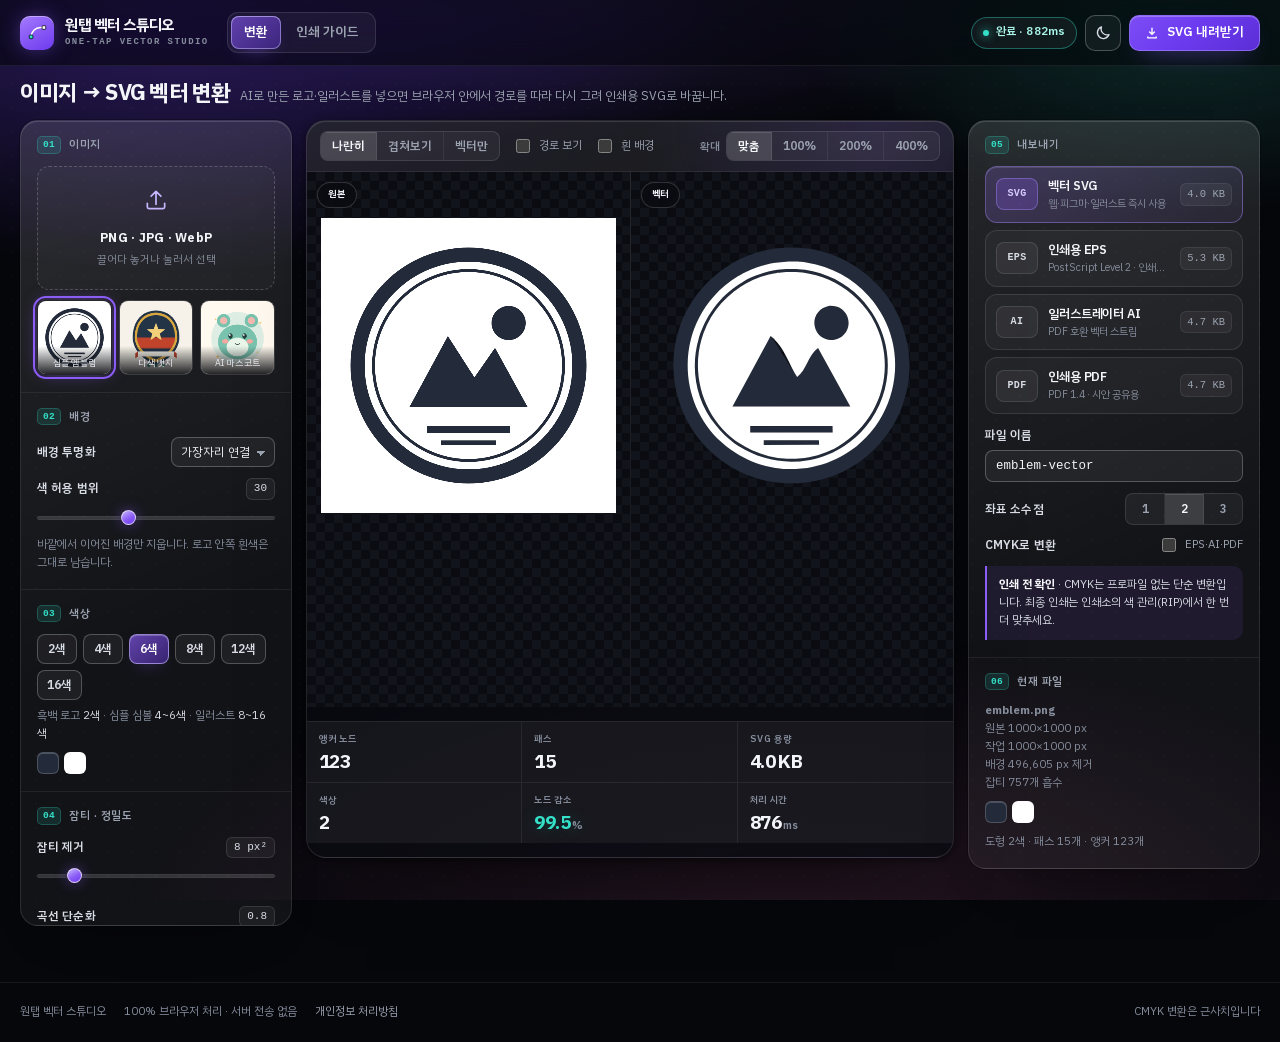
==== commit faaf9ab2: "Add a visible h1 and stop duplicate SVG ids in the overlay" ====
--- a/index.html
+++ b/index.html
@@ -56,7 +56,11 @@
 
 <!-- ══ 변환 ══════════════════════════════════════════════ -->
 <section class="view is-on" id="view-studio" role="tabpanel" aria-label="변환 작업대">
-  <div class="studio">
+  <div class="studio studio--titled">
+    <header class="view-head">
+      <h1>이미지 → SVG 벡터 변환</h1>
+      <p>AI로 만든 로고·일러스트를 넣으면 브라우저 안에서 경로를 따라 다시 그려 인쇄용 SVG로 바꿉니다.</p>
+    </header>
 
     <!-- 좌: 설정 -->
     <aside class="panel panel-in" aria-label="변환 설정">
@@ -68,7 +72,7 @@
           <strong>PNG · JPG · WebP</strong>
           <small>끌어다 놓거나 눌러서 선택</small>
         </div>
-        <input type="file" id="fileInput" accept="image/png,image/jpeg,image/webp,image/gif,image/bmp" hidden />
+        <input type="file" id="fileInput" accept="image/png,image/jpeg,image/webp,image/gif,image/bmp" aria-label="변환할 이미지 파일 선택" hidden />
         <div class="samples" id="samples" role="group" aria-label="내장 샘플"></div>
       </section>
 
--- a/styles.css
+++ b/styles.css
@@ -347,6 +347,19 @@
   gap: 14px;
   align-items: start;
 }
+/* 화면 제목(h1) — 그리드 첫 줄을 다 쓰고, 아래 단은 그대로 둔다. */
+.view-head {
+  grid-column: 1 / -1;
+  display: flex; align-items: baseline; gap: 10px; flex-wrap: wrap;
+  margin: -2px 0 0;
+}
+.view-head h1 {
+  font-size: clamp(18px, 2vw, 22px); font-weight: 700;
+  letter-spacing: -.035em; line-height: 1.2; color: var(--ink);
+}
+.view-head p { font-size: 12.5px; line-height: 1.5; color: var(--ink-3); }
+/* 제목 줄 높이만큼 스테이지 높이를 줄여 첫 화면 안에 들어오게 한다. */
+.studio--titled .stage { height: calc(100vh - var(--topbar-h) - 96px); }
 .panel {
   background-color: var(--panel-bg);
   background-image: linear-gradient(158deg, var(--glass-2), transparent 62%);
@@ -747,6 +760,10 @@
   .studio { grid-template-columns: 1fr; }
   .panel-in, .panel-out { position: static; max-height: none; }
   .stage { order: -1; height: auto; min-height: 0; }
+  .studio--titled .stage { height: auto; }
+  .view-head { margin-top: 0; gap: 3px; }
+  .view-head h1 { font-size: 17px; }
+  .view-head p { font-size: 11.5px; }
   .compare { grid-template-columns: 1fr; grid-auto-rows: minmax(220px, 42vh); }
   .pane { min-height: 0; }
   .bar-in { gap: 12px; padding: 0 14px; }
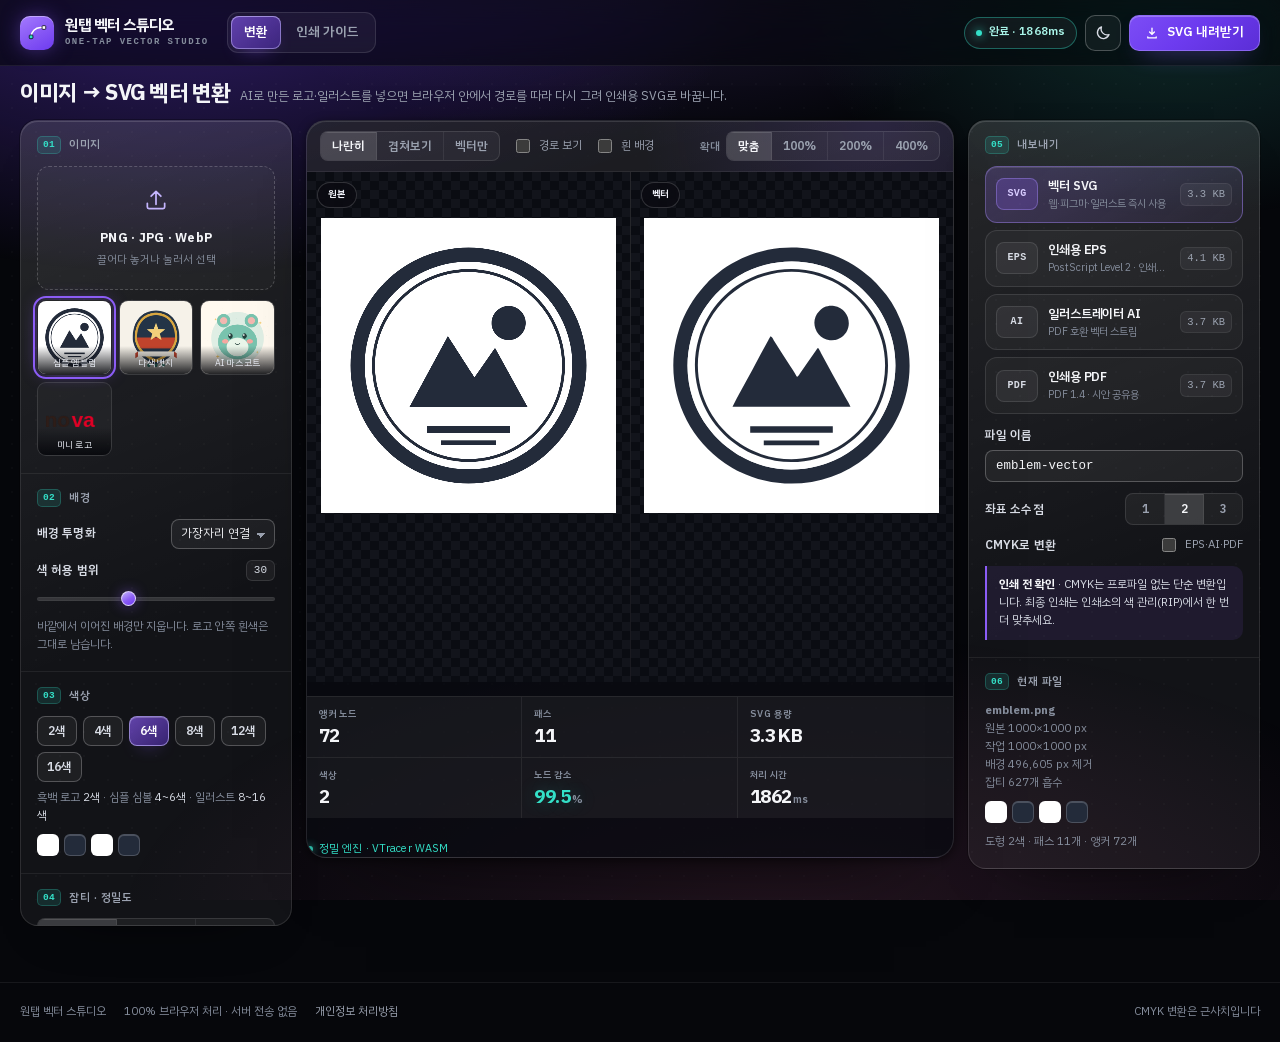
==== commit ea5bbe52: "Add VTracer WASM precision engine for low-res logos - Sourcing: visioncortex/vtracer (7.5k stars, MI" ====
--- a/index.html
+++ b/index.html
@@ -107,10 +107,16 @@
 
       <section class="blk">
         <h2><span>04</span>잡티 · 정밀도</h2>
-        <div class="row"><span class="lab">잡티 제거</span><span class="val" id="minAreaVal">8 px²</span></div>
-        <input type="range" id="minArea" min="0" max="60" step="1" value="8" aria-label="잡티 최소 면적" />
-        <div class="row"><span class="lab">곡선 단순화</span><span class="val" id="simplifyVal">0.8</span></div>
-        <input type="range" id="simplify" min="0.2" max="3" step="0.1" value="0.8" aria-label="단순화 강도" />
+        <div class="seg seg-wide" id="presetSeg" role="group" aria-label="정밀도 프리셋">
+          <button type="button" data-preset="logo" class="is-on">정밀 로고</button>
+          <button type="button" data-preset="illustration">일러스트</button>
+          <button type="button" data-preset="light">경량</button>
+        </div>
+        <p class="hint" style="margin:7px 0 10px">작은 로고는 자동으로 2~8배 키워서 따고, 획이 뭉개지지 않게 잡티는 원본 크기 기준으로 지웁니다.</p>
+        <div class="row"><span class="lab">잡티 제거</span><span class="val" id="minAreaVal">2 px²</span></div>
+        <input type="range" id="minArea" min="0" max="60" step="1" value="2" aria-label="잡티 최소 면적" />
+        <div class="row"><span class="lab">곡선 단순화</span><span class="val" id="simplifyVal">0.5</span></div>
+        <input type="range" id="simplify" min="0.2" max="3" step="0.1" value="0.5" aria-label="단순화 강도" />
         <p class="hint" id="simplifyHint">왼쪽은 초정밀, 오른쪽은 가벼움.</p>
         <div class="row">
           <span class="lab">작업 해상도</span>
@@ -174,6 +180,7 @@
         <div class="stat is-accent"><dt>노드 감소</dt><dd id="stReduction">–</dd></div>
         <div class="stat"><dt>처리 시간</dt><dd id="stTime">–</dd></div>
       </dl>
+      <p class="engine-badge" id="engineBadge">엔진 준비 중…</p>
     </section>
 
     <!-- 우: 내보내기 -->
@@ -242,6 +249,7 @@
 
     <h2>1 · 이 도구가 하는 일</h2>
     <p>래스터(PNG·JPG)를 <b>색 영역별 윤곽선</b>으로 바꾸고, 그 윤곽선을 <b>3차 베지어 곡선</b>으로 다시 그립니다. 결과는 픽셀이 아니라 수학이라, 명함이든 현수막이든 확대해도 계단이 생기지 않습니다.</p>
+    <p class="hint" style="margin-top:8px">윤곽 추적은 GitHub에서 가장 평판이 높은 오픈소스 벡터화 엔진 <b>VTracer</b>(visioncortex, MIT OR Apache-2.0)의 WebAssembly 빌드를 씁니다. 작은 로고는 2~8배로 키운 뒤 따고, 팔레트·배경 투명화·잡티 제거는 이 앱의 전처리가 맡습니다. 엔진은 브라우저 안에서만 돌고 외부로 아무것도 보내지 않습니다.</p>
     <table class="tbl">
       <thead><tr><th>단계</th><th>내용</th></tr></thead>
       <tbody>
@@ -268,7 +276,7 @@
 
     <h2>3 · 좋은 결과를 얻는 순서</h2>
     <ol>
-      <li><b>원본은 크게</b> — 1000px 이상으로 넣을수록 윤곽이 정확합니다. 작은 원본은 확대하지 말고 다시 생성하세요.</li>
+      <li><b>원본은 크게</b> — 1000px 이상으로 넣을수록 윤곽이 정확합니다. 작은 로고(100px 안팎)는 <b>정밀 로고</b> 프리셋이 자동으로 2~8배 슈퍼샘플링해 따냅니다.</li>
       <li><b>색상 수를 줄여서 시작</b> — 로고라면 2~4색. 색이 많을수록 파일이 커지고 미세 잡티도 늘어납니다.</li>
       <li><b>배경을 먼저 지우기</b> — 배경이 남아 있으면 그 사각형까지 하나의 도형이 되어 용량을 잡아먹습니다.</li>
       <li><b>잡티를 올려서 정리</b> — JPEG 압축 잡티가 많다면 10~20px²까지 올려 보세요.</li>
@@ -288,7 +296,7 @@
     <ul>
       <li><b>사진</b> — 사진은 벡터화해도 사진처럼 보이지 않습니다. 색면 일러스트로 바뀝니다.</li>
       <li><b>그라데이션</b> — 색 단계로 근사합니다. 부드러운 그라데이션은 띠가 보일 수 있습니다.</li>
-      <li><b>아주 작은 글자</b> — 12px 이하 글자는 뭉개집니다. 텍스트는 일러스트레이터에서 다시 입력하는 편이 좋습니다.</li>
+      <li><b>아주 작은 글자</b> — 정밀 로고 프리셋은 90×41px 같은 로고 글자도 읽히게 살립니다. 다만 6px 이하 획은 원본에 정보가 없으므로 일러스트레이터에서 다시 입력하는 편이 좋습니다.</li>
       <li><b>반투명 그림자</b> — 불투명 색면으로 바뀝니다.</li>
     </ul>
 
@@ -309,6 +317,7 @@
 <div class="toast" id="toast" role="status" aria-live="polite"></div>
 
 <script src="core.js"></script>
+<script src="precision.js"></script>
 <script src="samples.js"></script>
 <script src="app.js"></script>
 </body>
--- a/styles.css
+++ b/styles.css
@@ -481,6 +481,18 @@
   display: flex; border: 1px solid var(--edge); border-radius: 8px; overflow: hidden;
   background: var(--glass);
 }
+.seg-wide { width: 100%; margin-bottom: 2px; }
+.seg-wide button { flex: 1 1 0; padding: 7px 4px; font-size: 12px; font-weight: 600; }
+.engine-badge {
+  margin: 8px 0 0; font-size: 11px; letter-spacing: .01em; color: var(--ink-dim);
+  display: flex; align-items: center; gap: 6px;
+}
+.engine-badge::before {
+  content: ""; width: 6px; height: 6px; border-radius: 50%;
+  background: var(--ink-dim); opacity: .8;
+}
+.engine-badge.is-precise { color: var(--ok); }
+.engine-badge.is-precise::before { background: var(--ok); box-shadow: 0 0 8px var(--ok); }
 .seg button {
   flex: 1; height: 30px; font-size: 12px; font-weight: 600; color: var(--ink-3);
   background: transparent; border-right: 1px solid var(--hairline);
@@ -761,7 +773,7 @@
   .panel-in, .panel-out { position: static; max-height: none; }
   .stage { order: -1; height: auto; min-height: 0; }
   .studio--titled .stage { height: auto; }
-  .view-head { margin-top: 0; gap: 3px; }
+  .view-head { order: -2; margin-top: 0; gap: 3px; }
   .view-head h1 { font-size: 17px; }
   .view-head p { font-size: 11.5px; }
   .compare { grid-template-columns: 1fr; grid-auto-rows: minmax(220px, 42vh); }
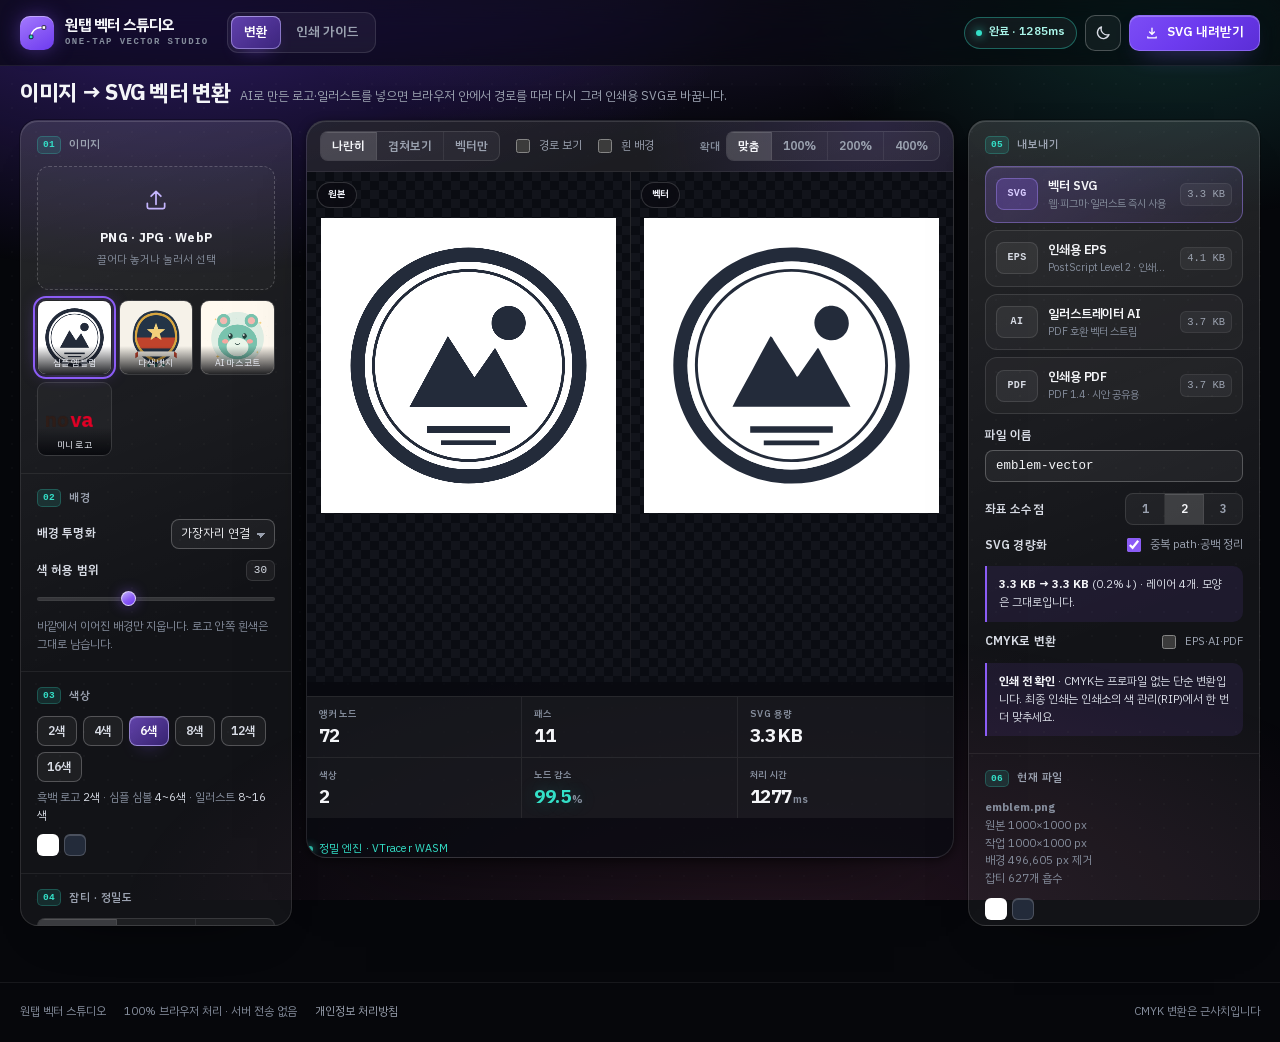
==== commit bf15fd4d: "2차 OSS·무료 AI 연결: SVG 최적화/문체 진단/감성 판정/N-gram 묶음/고해상도 ZIP/AI 누끼/MP4 렌더 + 무료 AI 맛보기" ====
--- a/index.html
+++ b/index.html
@@ -222,6 +222,11 @@
           </div>
         </div>
         <div class="opt-row">
+          <span class="lab">SVG 경량화</span>
+          <label class="toggle"><input type="checkbox" id="optSvg" checked /> 중복 path·공백 정리</label>
+        </div>
+        <p class="note" id="optSvgNote">같은 색 레이어를 합치고 그룹 래퍼·빈 좌표를 지웁니다. 모양은 그대로 두고 용량만 줄입니다.</p>
+        <div class="opt-row">
           <span class="lab">CMYK로 변환</span>
           <label class="toggle"><input type="checkbox" id="cmyk" /> EPS·AI·PDF</label>
         </div>
@@ -317,6 +322,7 @@
 <div class="toast" id="toast" role="status" aria-live="polite"></div>
 
 <script src="core.js"></script>
+<script src="optimize.js"></script>
 <script src="precision.js"></script>
 <script src="samples.js"></script>
 <script src="app.js"></script>
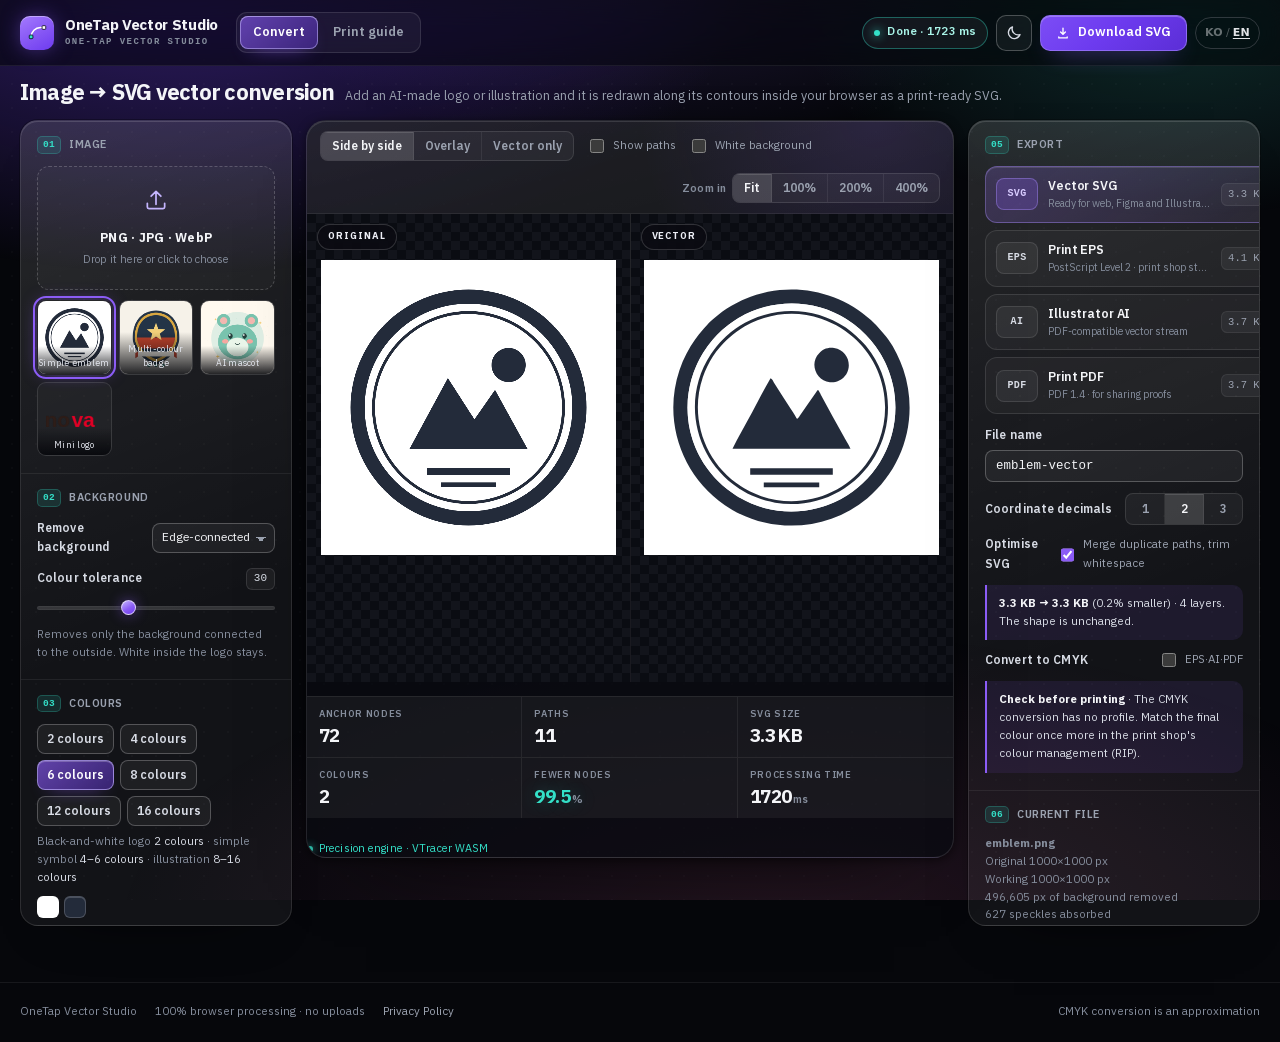
==== commit deb5e5e8: "fix(i18n): 동적 수치·통계 문구 번역 및 모바일 헤더 정리" ====
--- a/index.html
+++ b/index.html
@@ -326,5 +326,6 @@
 <script src="precision.js"></script>
 <script src="samples.js"></script>
 <script src="app.js"></script>
+<script src="i18n.js"></script>
 </body>
 </html>
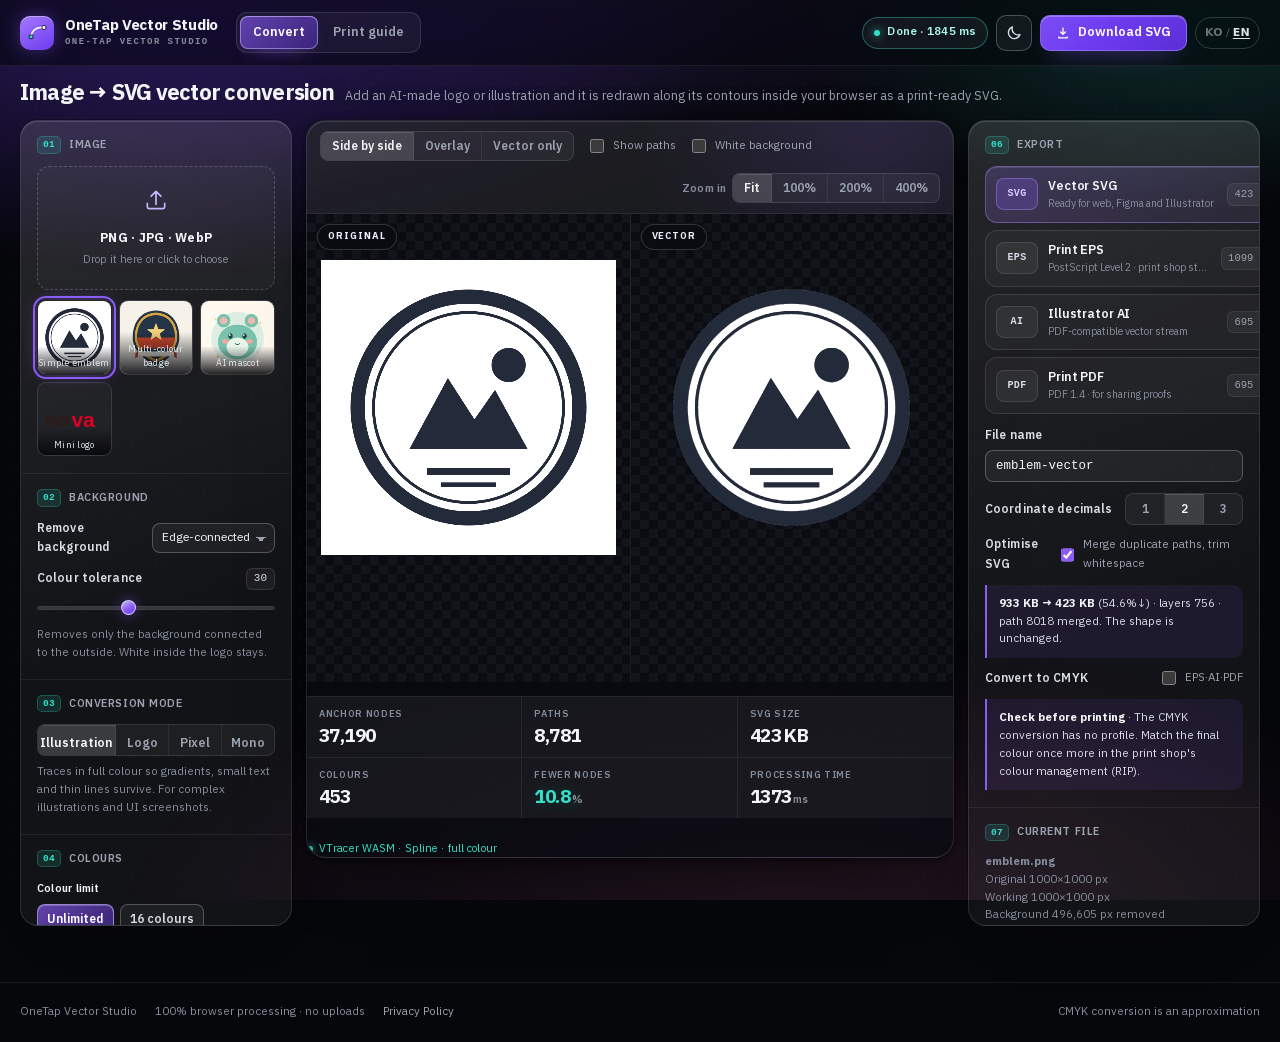
==== commit 208e9839: "feat(engine): VTracer 풀컬러 엔진 V2 — 16색 제한 제거, 일러스트/로고/픽셀/흑백 4모드 - VTracer 네이티브 색 클러스터링(colorPrecision" ====
--- a/index.html
+++ b/index.html
@@ -92,41 +92,77 @@
       </section>
 
       <section class="blk">
-        <h2><span>03</span>색상</h2>
-        <div class="chips" id="colorChips" role="group" aria-label="색상 수 프리셋">
-          <button class="chip" data-colors="2">2색</button>
-          <button class="chip" data-colors="4">4색</button>
-          <button class="chip is-on" data-colors="6">6색</button>
-          <button class="chip" data-colors="8">8색</button>
-          <button class="chip" data-colors="12">12색</button>
+        <h2><span>03</span>변환 모드</h2>
+        <div class="seg seg-wide mode-seg" id="presetSeg" role="group" aria-label="변환 모드">
+          <button type="button" data-preset="illustration" class="is-on">일러스트</button>
+          <button type="button" data-preset="logo">로고</button>
+          <button type="button" data-preset="pixel">픽셀</button>
+          <button type="button" data-preset="mono">흑백</button>
+        </div>
+        <p class="hint" id="presetHint" style="margin:7px 0 0">풀컬러로 따서 그라데이션·작은 글씨·선을 살립니다. 복잡한 일러스트·UI 스크린샷에.</p>
+      </section>
+
+      <section class="blk">
+        <h2><span>04</span>색상</h2>
+        <p class="chips-label" id="colorChipsLabel">색 수 상한</p>
+        <div class="chips" id="colorChips" role="group" aria-label="색 수">
+          <button class="chip is-on" data-colors="0">무제한</button>
           <button class="chip" data-colors="16">16색</button>
-        </div>
-        <p class="hint" style="margin-top:7px">흑백 로고 <em>2색</em> · 심플 심볼 <em>4~6색</em> · 일러스트 <em>8~16색</em></p>
+          <button class="chip" data-colors="32">32색</button>
+          <button class="chip" data-colors="64">64색</button>
+          <button class="chip" data-colors="128">128색</button>
+          <button class="chip" data-colors="256">256색</button>
+        </div>
+        <div id="cpBlock">
+          <div class="row" style="margin-top:12px"><span class="lab">색 정밀도</span><span class="val" id="cpVal">8</span></div>
+          <input type="range" id="colorPrecision" min="2" max="8" step="1" value="8" aria-label="색 정밀도" />
+          <p class="hint">높을수록 미세한 색 차이·그라데이션을 살립니다. 8 = 풀컬러.</p>
+          <div class="row"><span class="lab">색 단계</span><span class="val" id="ldVal">8</span></div>
+          <input type="range" id="layerDiff" min="0" max="64" step="2" value="8" aria-label="색 단계" />
+          <p class="hint">비슷한 색을 어디까지 구분할지. 높이면 가볍고, 낮추면 부드럽습니다.</p>
+        </div>
         <div class="swatches" id="palette" aria-label="추출된 팔레트"></div>
       </section>
 
       <section class="blk">
-        <h2><span>04</span>잡티 · 정밀도</h2>
-        <div class="seg seg-wide" id="presetSeg" role="group" aria-label="정밀도 프리셋">
-          <button type="button" data-preset="logo" class="is-on">정밀 로고</button>
-          <button type="button" data-preset="illustration">일러스트</button>
-          <button type="button" data-preset="light">경량</button>
-        </div>
-        <p class="hint" style="margin:7px 0 10px">작은 로고는 자동으로 2~8배 키워서 따고, 획이 뭉개지지 않게 잡티는 원본 크기 기준으로 지웁니다.</p>
-        <div class="row"><span class="lab">잡티 제거</span><span class="val" id="minAreaVal">2 px²</span></div>
-        <input type="range" id="minArea" min="0" max="60" step="1" value="2" aria-label="잡티 최소 면적" />
+        <h2><span>05</span>디테일 · 정리</h2>
+        <div class="row"><span class="lab">잡티 제거</span><span class="val" id="speckleVal">0</span></div>
+        <input type="range" id="speckle" min="0" max="24" step="1" value="0" aria-label="잡티 제거" />
         <div class="row"><span class="lab">곡선 단순화</span><span class="val" id="simplifyVal">0.5</span></div>
-        <input type="range" id="simplify" min="0.2" max="3" step="0.1" value="0.5" aria-label="단순화 강도" />
+        <input type="range" id="simplify" min="0" max="3" step="0.1" value="0.5" aria-label="곡선 단순화" />
         <p class="hint" id="simplifyHint">왼쪽은 초정밀, 오른쪽은 가벼움.</p>
-        <div class="row">
-          <span class="lab">작업 해상도</span>
-          <select id="maxSide" aria-label="작업 해상도">
-            <option value="1600">1600 px</option>
-            <option value="1200" selected>1200 px</option>
-            <option value="900">900 px</option>
-            <option value="700">700 px</option>
-          </select>
-        </div>
+        <div class="row"><span class="lab">잡음 제거</span><span class="val" id="denoiseVal">0.8</span></div>
+        <input type="range" id="denoise" min="0" max="3" step="0.1" value="0.8" aria-label="잡음 제거" />
+        <p class="hint">JPEG 잡티와 색 번짐을 지운 뒤 따서 선이 깨끗해집니다.</p>
+
+        <details class="adv" id="advBox">
+          <summary>고급 옵션</summary>
+          <div class="row" style="margin-top:10px">
+            <span class="lab">경로 모양</span>
+          </div>
+          <div class="seg seg-wide" id="pathMode" role="group" aria-label="경로 모양">
+            <button type="button" data-mode="spline" class="is-on">곡선</button>
+            <button type="button" data-mode="polygon">직선</button>
+            <button type="button" data-mode="pixel">픽셀</button>
+          </div>
+          <div class="row"><span class="lab">코너 임계</span><span class="val" id="cornerVal">60°</span></div>
+          <input type="range" id="corner" min="0" max="180" step="5" value="60" aria-label="코너 임계" />
+          <div class="row"><span class="lab">선 길이</span><span class="val" id="lengthVal">1.6</span></div>
+          <input type="range" id="lengthTh" min="0.5" max="8" step="0.1" value="1.6" aria-label="선 길이 임계" />
+          <div class="row">
+            <span class="lab">작업 해상도</span>
+            <select id="maxSide" aria-label="작업 해상도">
+              <option value="1600">1600 px</option>
+              <option value="1200" selected>1200 px</option>
+              <option value="900">900 px</option>
+              <option value="700">700 px</option>
+            </select>
+          </div>
+          <div class="opt-row">
+            <span class="lab">흑백 자동 기준</span>
+            <label class="toggle"><input type="checkbox" id="adaptive" checked /> 밝기 적응</label>
+          </div>
+        </details>
       </section>
     </aside>
 
@@ -186,7 +222,7 @@
     <!-- 우: 내보내기 -->
     <aside class="panel panel-out" aria-label="내보내기">
       <section class="blk">
-        <h2><span>05</span>내보내기</h2>
+        <h2><span>06</span>내보내기</h2>
         <div class="fmts" id="fmts">
           <button class="fmt is-primary" data-fmt="svg" type="button">
             <span class="tag">SVG</span>
@@ -234,7 +270,7 @@
       </section>
 
       <section class="blk">
-        <h2><span>06</span>현재 파일</h2>
+        <h2><span>07</span>현재 파일</h2>
         <div id="fileInfo" class="hint">아직 이미지가 없습니다.</div>
         <div class="swatches" id="palette2" style="margin-top:10px"></div>
         <p class="hint" style="margin-top:10px" id="bgInfo"></p>
@@ -254,18 +290,19 @@
 
     <h2>1 · 이 도구가 하는 일</h2>
     <p>래스터(PNG·JPG)를 <b>색 영역별 윤곽선</b>으로 바꾸고, 그 윤곽선을 <b>3차 베지어 곡선</b>으로 다시 그립니다. 결과는 픽셀이 아니라 수학이라, 명함이든 현수막이든 확대해도 계단이 생기지 않습니다.</p>
-    <p class="hint" style="margin-top:8px">윤곽 추적은 GitHub에서 가장 평판이 높은 오픈소스 벡터화 엔진 <b>VTracer</b>(visioncortex, MIT OR Apache-2.0)의 WebAssembly 빌드를 씁니다. 작은 로고는 2~8배로 키운 뒤 따고, 팔레트·배경 투명화·잡티 제거는 이 앱의 전처리가 맡습니다. 엔진은 브라우저 안에서만 돌고 외부로 아무것도 보내지 않습니다.</p>
+    <p class="hint" style="margin-top:8px">윤곽 추적과 색 클러스터링은 GitHub에서 가장 평판이 높은 오픈소스 벡터화 엔진 <b>VTracer</b>(visioncortex, ★7.6k, MIT OR Apache-2.0)의 WebAssembly 빌드가 맡습니다. 색을 몇 색으로 깎지 않고 <b>풀컬러 그대로</b> 딸 수 있어 그라데이션과 작은 글씨도 살아납니다. 엔진은 브라우저 안에서만 돌고 외부로 아무것도 보내지 않습니다.</p>
     <table class="tbl">
       <thead><tr><th>단계</th><th>내용</th></tr></thead>
       <tbody>
         <tr><td>배경</td><td>바깥에서 이어진 배경색만 투명으로. 안쪽 흰색은 보존.</td></tr>
-        <tr><td>색상</td><td>Median-Cut + K-means로 팔레트를 뽑고 픽셀을 배정.</td></tr>
-        <tr><td>잡티</td><td>지정 면적보다 작은 색 섬을 주변색에 흡수.</td></tr>
-        <tr><td>윤곽</td><td>안티에일리어싱 혼합비를 이용한 서브픽셀 등고선.</td></tr>
-        <tr><td>곡선</td><td>코너는 꺾고, 곡선 구간은 최소제곱 베지어로 피팅.</td></tr>
-        <tr><td>정리</td><td>Douglas–Peucker 단순화 + 좌표 반올림 + 색상별 패스 병합.</td></tr>
+        <tr><td>잡음 제거</td><td>가우시안 블러로 JPEG 잡티·색 번짐을 지운 뒤 추적.</td></tr>
+        <tr><td>색상</td><td>일러스트는 VTracer 풀컬러 클러스터링, 로고는 Median-Cut+K-means 팔레트.</td></tr>
+        <tr><td>잡티</td><td>지정 면적보다 작은 색 섬을 지우거나 주변색에 흡수.</td></tr>
+        <tr><td>윤곽</td><td>색 영역 경계 → 계층 추적 → 3차 베지어.</td></tr>
+        <tr><td>정리</td><td>곡선 단순화 + 좌표 반올림 + 색상별 패스 병합.</td></tr>
       </tbody>
     </table>
+    <p class="hint" style="margin-top:8px"><b>모드는 네 가지</b> — <b>일러스트</b>(풀컬러, 그라데이션·글씨 보존) · <b>로고</b>(팔레트 6색, 잉크처럼 깔끔) · <b>픽셀</b>(픽셀 격자 그대로) · <b>흑백</b>(밝기로 실루엣만).</p>
 
     <h2>2 · 포맷별 차이</h2>
     <table class="tbl">
@@ -281,10 +318,10 @@
 
     <h2>3 · 좋은 결과를 얻는 순서</h2>
     <ol>
-      <li><b>원본은 크게</b> — 1000px 이상으로 넣을수록 윤곽이 정확합니다. 작은 로고(100px 안팎)는 <b>정밀 로고</b> 프리셋이 자동으로 2~8배 슈퍼샘플링해 따냅니다.</li>
-      <li><b>색상 수를 줄여서 시작</b> — 로고라면 2~4색. 색이 많을수록 파일이 커지고 미세 잡티도 늘어납니다.</li>
+      <li><b>원본은 크게</b> — 1000px 이상으로 넣을수록 윤곽이 정확합니다. 작은 로고(100px 안팎)는 <b>로고</b> 모드가 자동으로 2~8배 슈퍼샘플링해 따냅니다.</li>
+      <li><b>모드부터 고르기</b> — 복잡한 일러스트·UI·사진은 <b>일러스트</b>, 평면 로고는 <b>로고</b>. 로고 모드는 팔레트를 6색으로 정리해 잉크처럼 깔끔합니다.</li>
       <li><b>배경을 먼저 지우기</b> — 배경이 남아 있으면 그 사각형까지 하나의 도형이 되어 용량을 잡아먹습니다.</li>
-      <li><b>잡티를 올려서 정리</b> — JPEG 압축 잡티가 많다면 10~20px²까지 올려 보세요.</li>
+      <li><b>잡음 제거를 올려서 정리</b> — JPEG로 저장한 이미지는 잡티가 많습니다. 1~2px면 글씨는 살고 얼룩만 사라집니다.</li>
       <li><b>곡선 단순화는 마지막에</b> — 200%로 확대해 원본과 비교하며, 눈에 띄지 않는 가장 큰 값에서 멈춥니다.</li>
     </ol>
 
@@ -300,8 +337,8 @@
     <h2>5 · 이런 경우엔 결과가 다릅니다</h2>
     <ul>
       <li><b>사진</b> — 사진은 벡터화해도 사진처럼 보이지 않습니다. 색면 일러스트로 바뀝니다.</li>
-      <li><b>그라데이션</b> — 색 단계로 근사합니다. 부드러운 그라데이션은 띠가 보일 수 있습니다.</li>
-      <li><b>아주 작은 글자</b> — 정밀 로고 프리셋은 90×41px 같은 로고 글자도 읽히게 살립니다. 다만 6px 이하 획은 원본에 정보가 없으므로 일러스트레이터에서 다시 입력하는 편이 좋습니다.</li>
+      <li><b>그라데이션</b> — 일러스트 모드는 색 단계(기본 8)로 근사합니다. 색 단계를 낮추면 더 부드럽고, 올리면 가벼워집니다.</li>
+      <li><b>아주 작은 글자</b> — 로고 모드는 90×41px 같은 로고 글자도 읽히게 살립니다. 다만 6px 이하 획은 원본에 정보가 없으므로 일러스트레이터에서 다시 입력하는 편이 좋습니다.</li>
       <li><b>반투명 그림자</b> — 불투명 색면으로 바뀝니다.</li>
     </ul>
 
--- a/styles.css
+++ b/styles.css
@@ -503,6 +503,29 @@
 .seg button:hover { color: var(--ink); }
 .seg button.is-on { background: var(--glass-3); color: var(--ink); box-shadow: inset 0 1px 0 rgba(255, 255, 255, .12); }
 
+.chips-label {
+  margin: 0 0 7px; font-size: 11px; font-weight: 600; letter-spacing: .02em;
+  color: var(--ink-dim);
+}
+.mode-seg button { padding: 8px 2px; font-size: 12.5px; }
+.adv { margin-top: 13px; border-top: 1px solid var(--hairline); padding-top: 11px; }
+.adv summary {
+  cursor: pointer; font-size: 11.5px; font-weight: 600; letter-spacing: .02em;
+  color: var(--ink-2); list-style: none; display: flex; align-items: center; gap: 6px;
+}
+.adv summary::-webkit-details-marker { display: none; }
+.adv summary::before {
+  content: "+"; display: inline-flex; align-items: center; justify-content: center;
+  width: 15px; height: 15px; border-radius: 4px; border: 1px solid var(--control-edge);
+  font-size: 11px; line-height: 1;
+}
+.adv[open] summary::before { content: "\2212"; }
+.adv summary:hover { color: var(--ink); }
+.sw-more {
+  display: inline-flex; align-items: center; justify-content: center;
+  font-size: 9.5px; font-weight: 700; color: var(--ink-2);
+  background: var(--glass-2); border-style: dashed;
+}
 .swatches { display: flex; flex-wrap: wrap; gap: 5px; margin-top: 9px; }
 .sw {
   width: 22px; height: 22px; border-radius: 6px;
